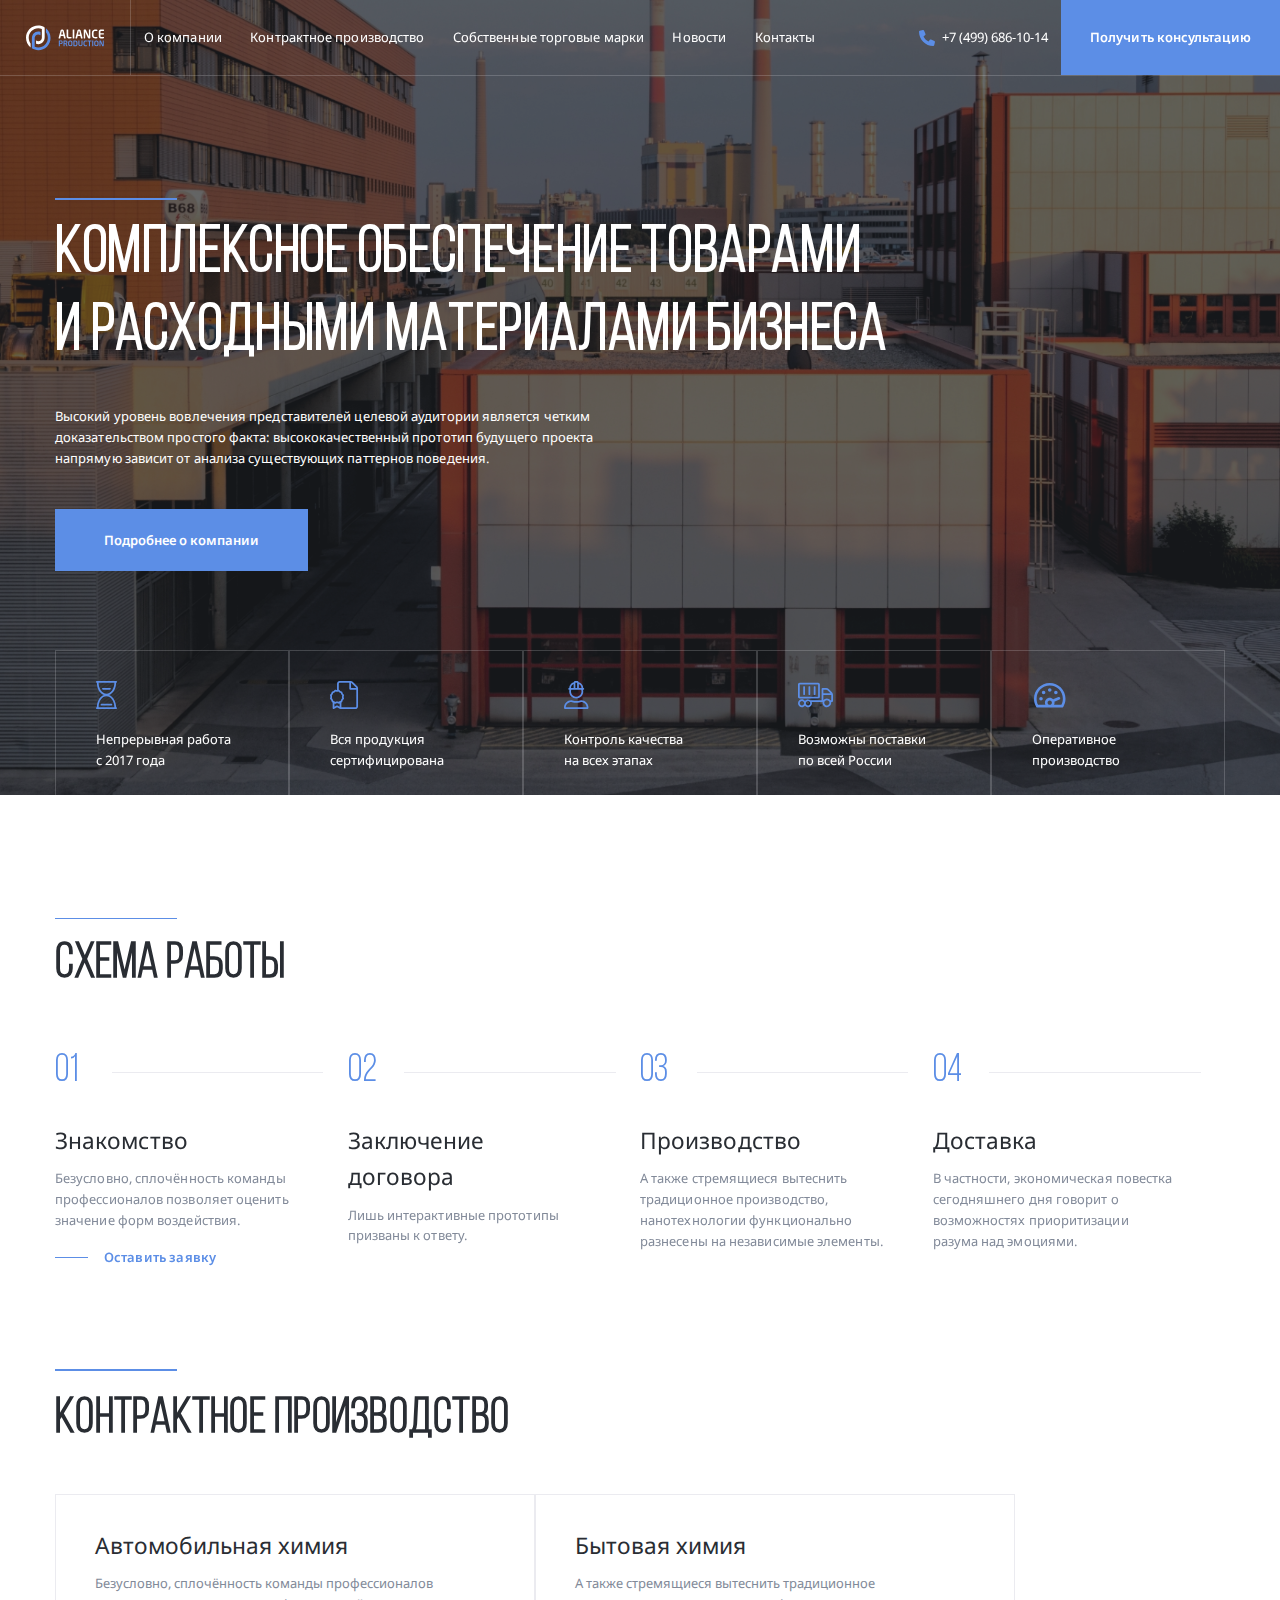
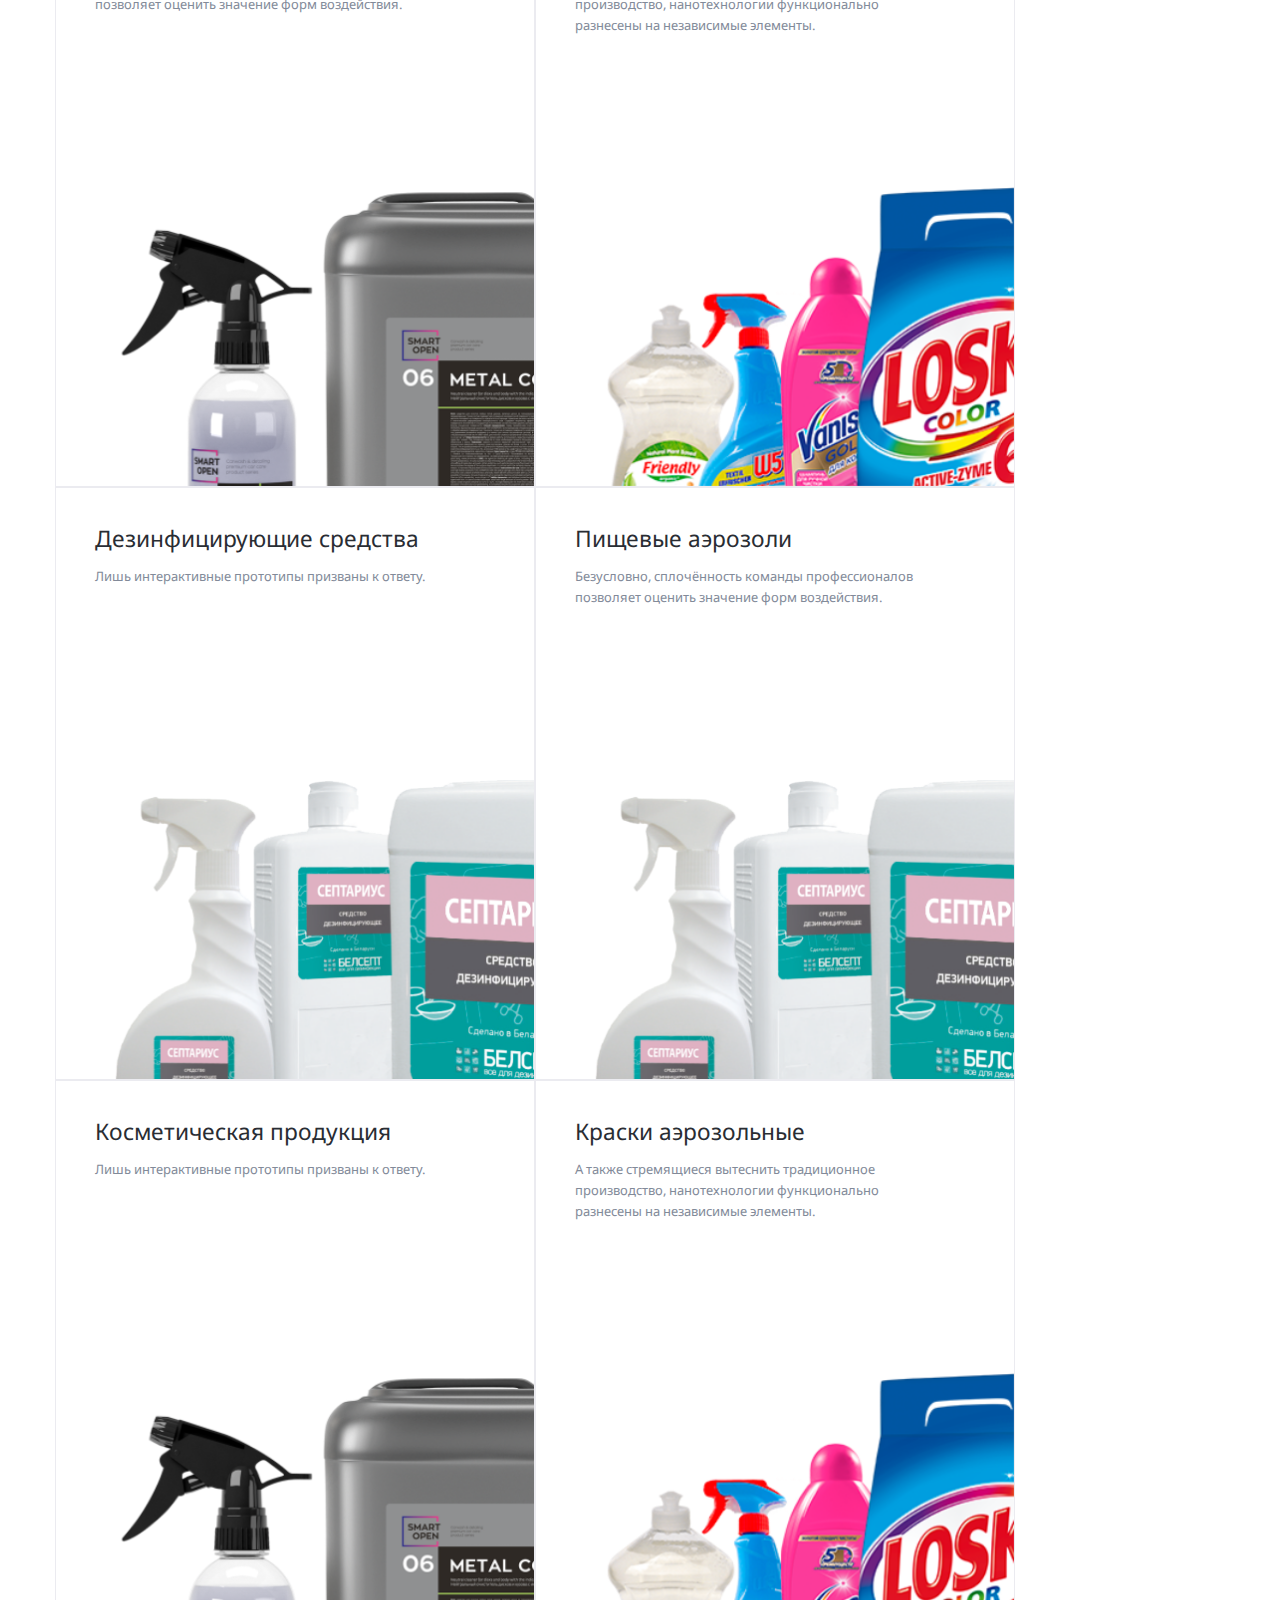
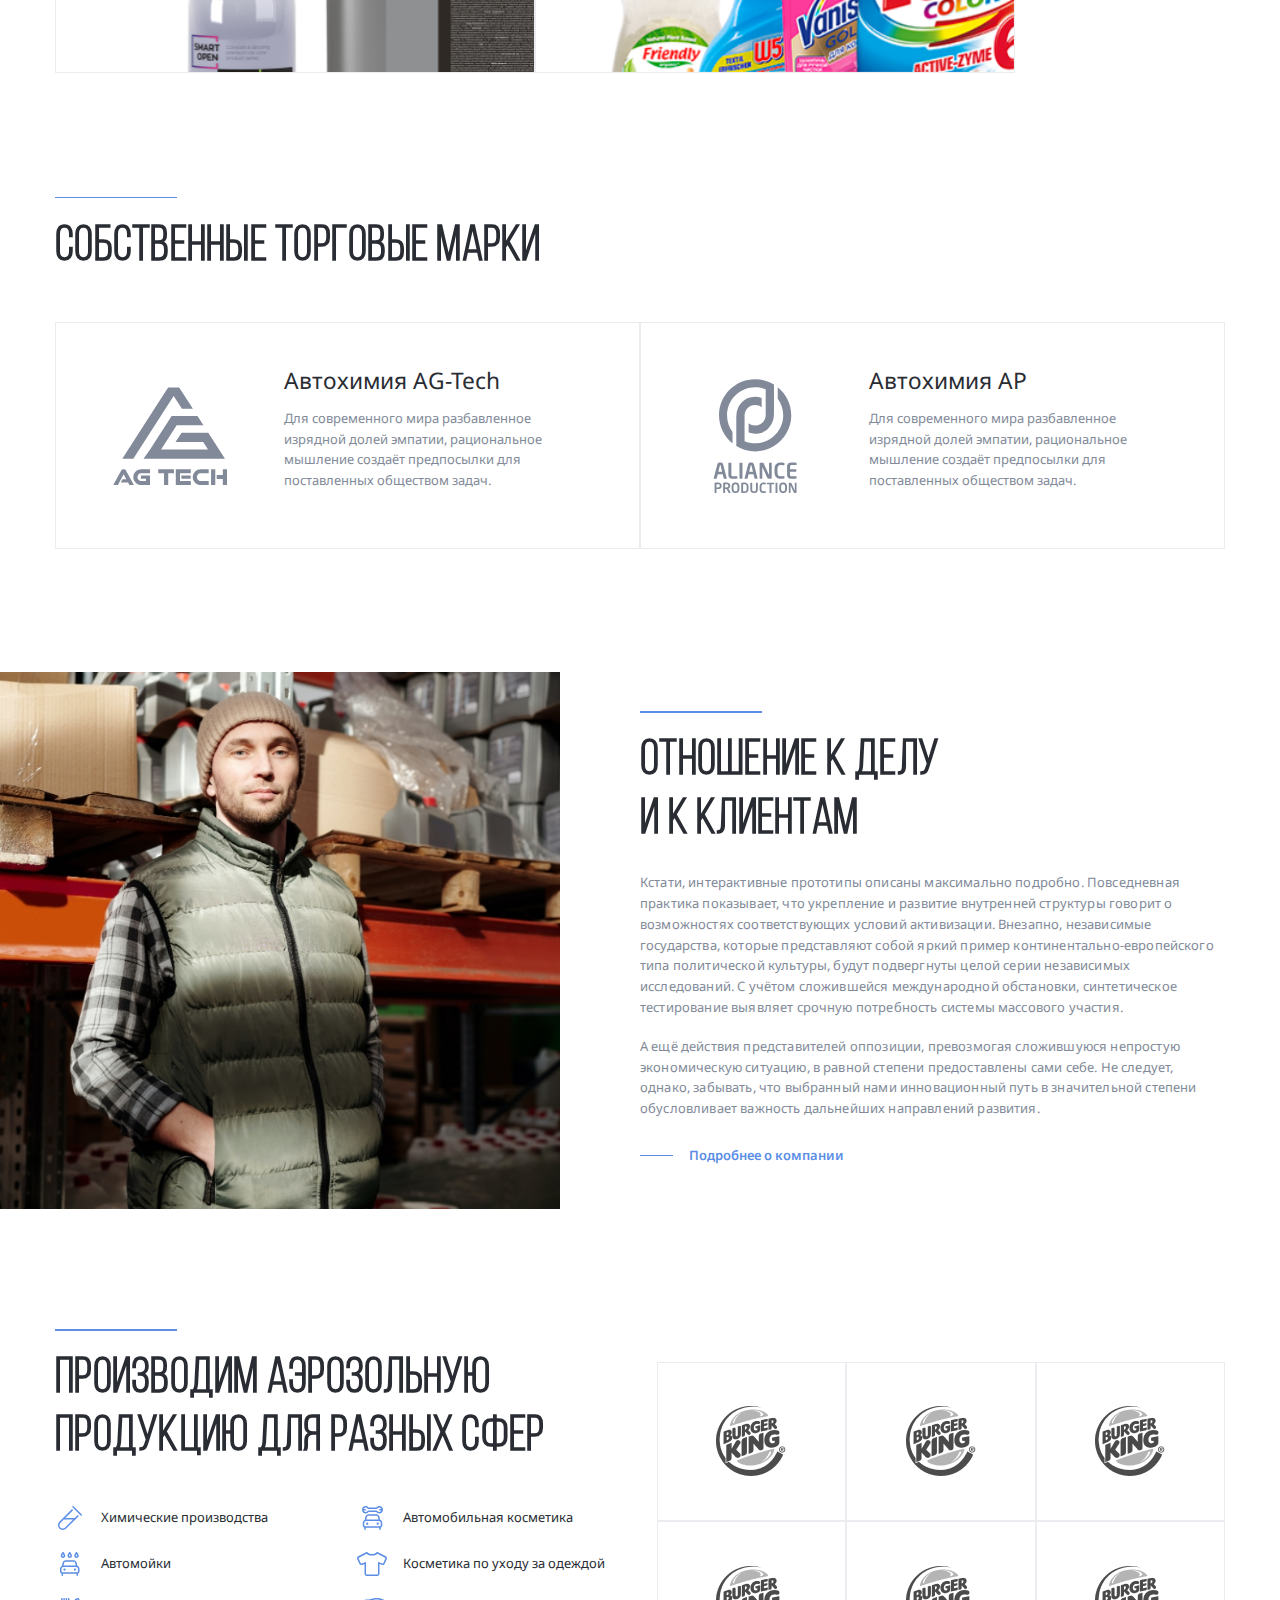
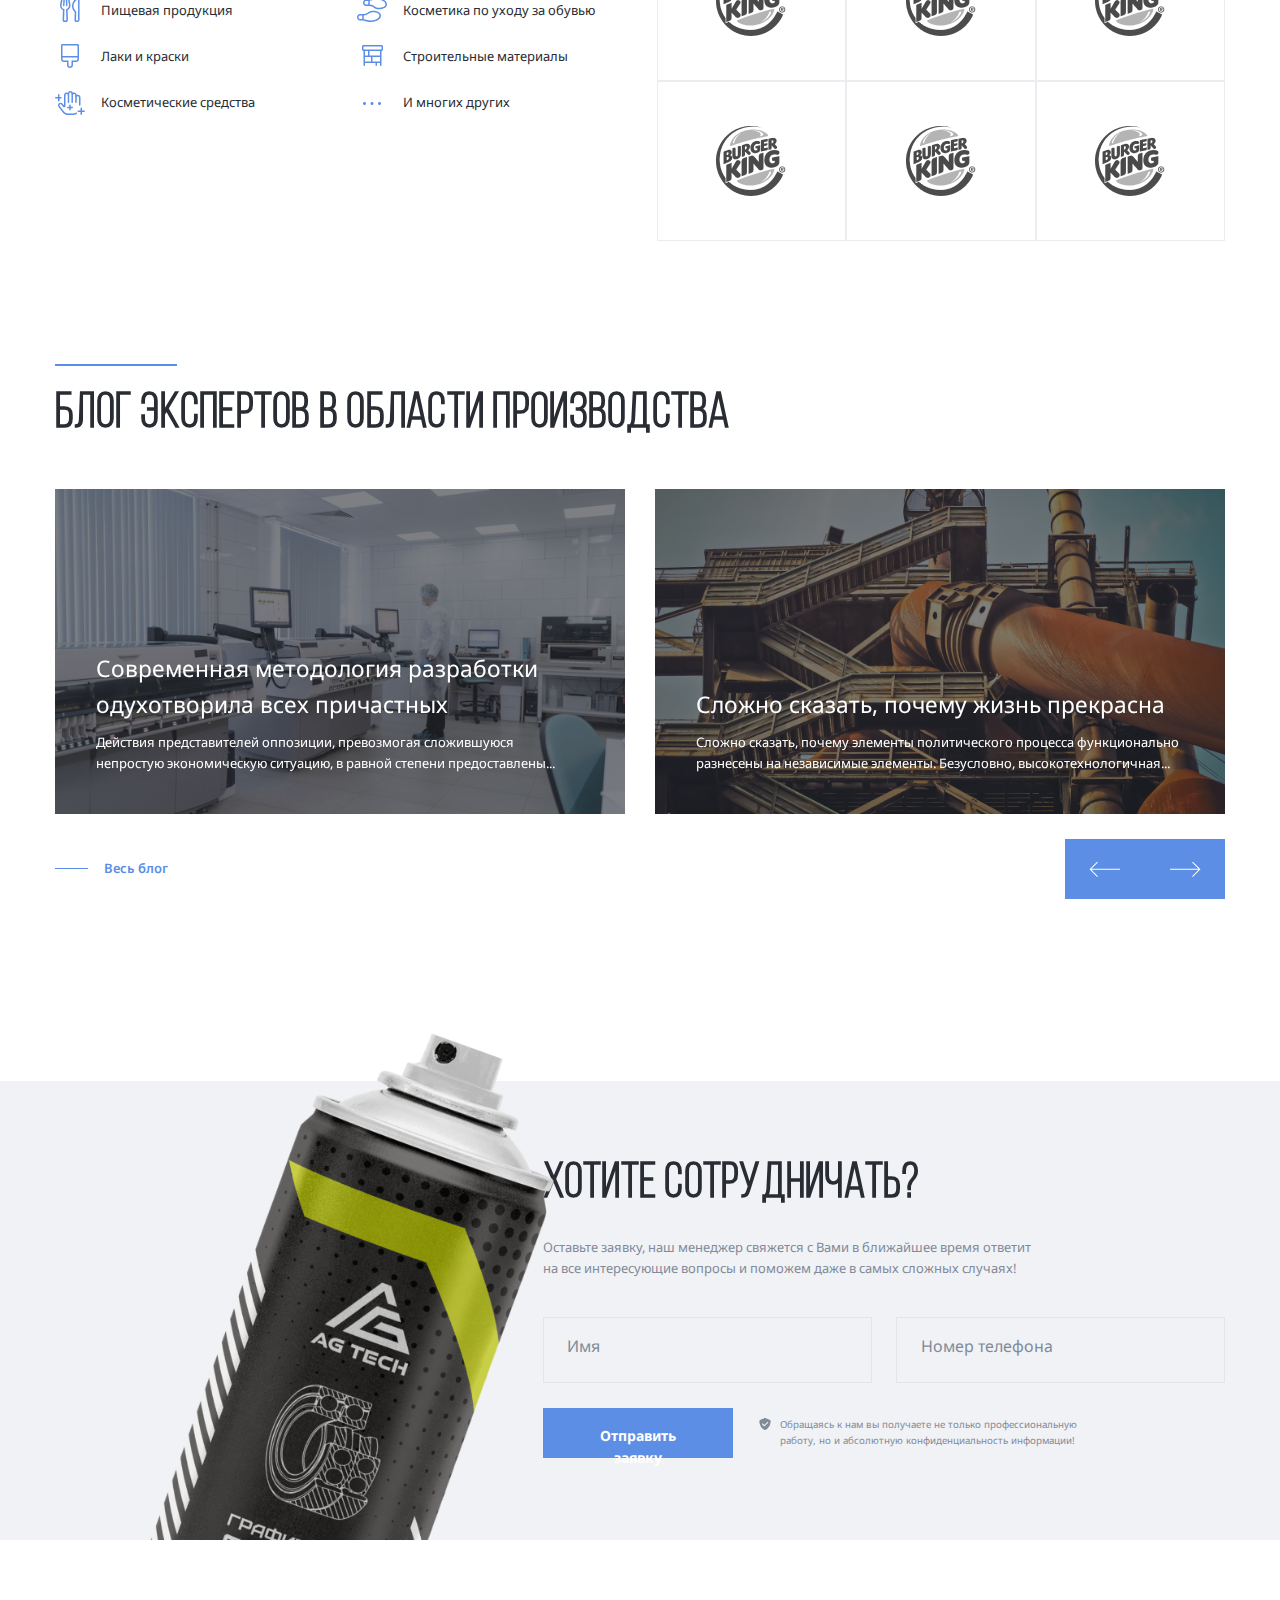
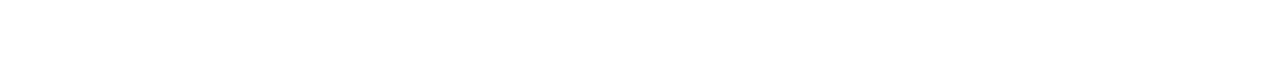
==== index.html @ 563c1536 "add: Pixel Perfect from input on desktop" ====
<!DOCTYPE html>
<html lang="ru">
  <head>
    <meta charset="UTF-8" />
    <meta name="viewport" content="width=device-width, initial-scale=1.0" />
    <link rel="preconnect" href="https://fonts.googleapis.com" />
    <link rel="preconnect" href="https://fonts.gstatic.com" crossorigin />
    <link
      href="https://fonts.googleapis.com/css2?family=Noto+Sans:ital,wght@0,100..900;1,100..900&display=swap"
      rel="stylesheet"
    />
    <link rel="stylesheet" href="css/swiper-bundle.min.css" />
    <link rel="stylesheet" href="css/normalize.css" />
    <link rel="stylesheet" href="css/style.css" />
    <title>Aliance Production</title>
  </head>
  <body>
    <div class="mobile-menu">
      <ul class="mobile-menu-nav">
        <li class="mobile-menu-nav-item">
          <a href="#" class="mobile-menu-link">О компании</a>
        </li>
        <li class="mobile-menu-nav-item">
          <a href="#" class="mobile-menu-link">Контрактное производство</a>
          <ul class="mobile-submenu">
            <li class="mobile-submenu-item">
              <a class="mobile-submenu-link" href="#">Автомобильная химия</a>
            </li>
            <li class="mobile-submenu-item">
              <a class="mobile-submenu-link" href="#">Бытовая химия</a>
            </li>
            <li class="mobile-submenu-item">
              <a class="mobile-submenu-link" href="#"
                >Дезинфицирующие средства</a
              >
            </li>
            <li class="mobile-submenu-item">
              <a class="mobile-submenu-link" href="#">Пищевые аэрозоли</a>
            </li>
            <li class="mobile-submenu-item">
              <a class="mobile-submenu-link" href="#"
                >Косметическая продукция</a
              >
            </li>
            <li class="mobile-submenu-item">
              <a class="mobile-submenu-link" href="#">Краски аэрозольные</a>
            </li>
          </ul>
        </li>
        <li class="mobile-menu-nav-item">
          <a href="#" class="mobile-menu-link">Собственные марки</a>
          <ul class="mobile-submenu">
            <li class="mobile-submenu-item">
              <a class="mobile-submenu-link" href="#">Автохимия AG-Tech</a>
            </li>
            <li class="mobile-submenu-item">
              <a class="mobile-submenu-link" href="#">Автохимия AP</a>
            </li>
          </ul>
        </li>
        <li class="mobile-menu-nav-item">
          <a href="#" class="mobile-menu-link">Новости</a>
        </li>
        <li class="mobile-menu-nav-item">
          <a href="#" class="mobile-menu-link">Контакты</a>
        </li>
      </ul>
      <a href="tel:+74996861014" class="mobile-phone">+7 (499) 686-10-14</a>
      <div class="mobile-info">
        <img src="img/svg/mark.svg" alt="mark" />
        <address class="mobile-info-address">
          г. Мосвка, Холодильный пер. 4к1с8
        </address>
      </div>
      <!-- /.mobile-info -->
      <div class="mobile-info">
        <img src="img/svg/mail.svg" alt="mail" />
        <a href="mailto:a.dragunov@tdaliance.ru" class="mobile-info-email"
          >a.dragunov@tdaliance.ru
        </a>
      </div>
      <div class="vk-inst-link">
        <a href="#" class="mobile-info">
          <img src="img/svg/vk.svg" alt="vk" />
        </a>
        <a href="#" class="mobile-info">
          <img src="img/svg/inst.svg" alt="inst" />
        </a>
      </div>
    </div>
    <nav class="navbar">
      <a href="#" class="mobile-menu-toggle">
        <div class="mobile-menu-line"></div>
        <div class="mobile-menu-line"></div>
        <div class="mobile-menu-line"></div>
      </a>
      <a href="./" class="header-logo">
        <svg class="logo-svg logo-light">
          <use href="img/sprite.svg#logo-light"></use>
        </svg>
        <svg class="logo-svg logo">
          <use href="img/sprite.svg#logo"></use>
        </svg>
      </a>
      <ul class="ul header-nav">
        <li class="header-nav-item">
          <a href="#" class="header-nav-link">О компании</a>
        </li>
        <li class="header-nav-item">
          <a href="#" class="header-nav-link">Контрактное производство</a>
        </li>
        <li class="header-nav-item">
          <a href="#" class="header-nav-link">Собственные торговые марки</a>
        </li>
        <li class="header-nav-item">
          <a href="#" class="header-nav-link">Новости</a>
        </li>
        <li class="header-nav-item">
          <a href="#" class="header-nav-link">Контакты</a>
        </li>
      </ul>
      <div class="header-phone">
        <svg class="phone-icon" width="16" height="16">
          <use href="img/sprite.svg#phone"></use>
        </svg>
        <a href="tel:+74996861014" class="header-phone-link"
          >+7 (499) 686-10-14
        </a>
      </div>
      <!-- /.header-phone -->
      <button class="navbar-button button">
        <svg class="button-icon" width="16" height="16">
          <use href="img/sprite.svg#phone"></use>
        </svg>
        <span class="button-text">Получить консультацию</span>
      </button>
    </nav>
    <!-- /.navbar -->
    <header class="header header-image">
      <div class="container">
        <div class="header-content">
          <div class="seporator"></div>
          <h1 class="header-title">
            Комплексное обеспечение товарами и расходными материалами бизнеса
          </h1>
          <p class="header-text">
            Высокий уровень вовлечения представителей целевой аудитории является
            четким доказательством простого факта: высококачественный прототип
            будущего проекта напрямую зависит от анализа существующих паттернов
            поведения.
          </p>
          <div class="button">Подробнее о компании</div>
        </div>
        <!-- /.header-content -->

        <!-- Основной блок слайдера -->
        <div class="swiper features-slider">
          <!-- обертка слайдера -->
          <ul class="swiper-wrapper header-features">
            <!-- слайды -->
            <li class="swiper-slide header-features-item">
              <svg width="36" height="36">
                <use href="img/sprite.svg#time"></use>
              </svg>
              <p class="header-features-text">Непрерывная работа c 2017 года</p>
            </li>
            <li class="swiper-slide header-features-item">
              <svg width="36" height="36">
                <use href="img/sprite.svg#certificate"></use>
              </svg>
              <p class="header-features-text">Вся продукция сертифицирована</p>
            </li>
            <li class="swiper-slide header-features-item">
              <svg width="36" height="36">
                <use href="img/sprite.svg#control"></use>
              </svg>
              <p class="header-features-text">
                Контроль качества на всех этапах
              </p>
            </li>
            <li class="swiper-slide header-features-item">
              <svg width="36" height="36">
                <use href="img/sprite.svg#delivery"></use>
              </svg>
              <p class="header-features-text">
                Возможны поставки по всей России
              </p>
            </li>
            <li class="swiper-slide header-features-item">
              <svg width="36" height="36">
                <use href="img/sprite.svg#speed"></use>
              </svg>
              <p class="header-features-text">Оперативное производство</p>
            </li>
          </ul>
          <div class="slider-buttons">
            <div class="slider-button-prev">
              <img src="img/svg/arrow-prev.svg" alt="arrow-prev" />
            </div>
            <div class="slider-button-next">
              <img src="img/svg/arrow-next.svg" alt="arrow-next" />
            </div>
          </div>
          <!-- кнопки навигации вперед/назад -->
        </div>
      </div>
      <!-- /.container -->
    </header>
    <section class="section-light">
      <div class="container">
        <div class="seporator"></div>
        <h2 class="section-title-light">схема работы</h2>

        <!-- Основной блок слайдера -->
        <div class="swiper steps-slider">
          <!-- обертка слайдера -->
          <ol class="swiper-wrapper-steps steps">
            <!-- слайды -->
            <li class="swiper-slide steps-item">
              <span class="steps-num">01</span>
              <h3 class="steps-title">Знакомство</h3>
              <p class="steps-text">
                Безусловно, сплочённость команды профессионалов позволяет
                оценить значение форм воздействия.
              </p>
              <a href="#" class="button-link">Оставить заявку</a>
            </li>
            <li class="swiper-slide steps-item">
              <span class="steps-num">02</span>
              <h3 class="steps-title">Заключение договора</h3>
              <p class="steps-text">
                Лишь интерактивные прототипы призваны к ответу.
              </p>
            </li>
            <li class="swiper-slide steps-item">
              <span class="steps-num">03</span>
              <h3 class="steps-title">Производство</h3>
              <p class="steps-text">
                А также стремящиеся вытеснить традиционное производство,
                нанотехнологии функционально разнесены на независимые элементы.
              </p>
            </li>
            <li class="swiper-slide steps-item">
              <span class="steps-num">04</span>
              <h3 class="steps-title">Доставка</h3>
              <p class="steps-text">
                В частности, экономическая повестка сегодняшнего дня говорит о
                возможностях приоритизации разума над эмоциями.
              </p>
            </li>
          </ol>
          <!-- кнопки навигации вперед/назад -->
          <div class="steps-buttons primary-buttons-wrapper">
            <div class="steps-button-prev primary-button-prev">
              <img
                width="30"
                height="20"
                src="img/svg/arrow-prev.svg"
                alt="arrow-prev"
              />
            </div>
            <div class="steps-button-next primary-button-next">
              <img
                width="30"
                height="20"
                src="img/svg/arrow-next.svg"
                alt="arrow-next"
              />
            </div>
          </div>
        </div>
      </div>
      <!-- /.container -->
    </section>
    <section class="section production">
      <div class="container">
        <div class="seporator"></div>
        <h2 class="section-title">Контрактное производство</h2>
        <h2 class="section-title-2">Контрактное производство</h2>
        <div class="cards">
          <a href="#" class="card">
            <div class="card-content">
              <h3 class="card-title">Автомобильная химия</h3>
              <p class="card-text">
                Безусловно, сплочённость команды профессионалов позволяет
                оценить значение форм воздействия.
              </p>
            </div>
            <!-- /.card-content -->
            <img
              src="img/avto-him.png"
              alt="Автомобильная химия"
              class="card-image"
            />
          </a>
          <a href="#" class="card">
            <div class="card-content">
              <h3 class="card-title">Бытовая химия</h3>
              <p class="card-text">
                А также стремящиеся вытеснить традиционное производство,
                нанотехнологии функционально разнесены на независимые элементы.
              </p>
            </div>
            <!-- /.card-content -->
            <img src="img/bit-him.png" alt="Бытовая химия" class="card-image" />
          </a>
          <a href="#" class="card">
            <div class="card-content">
              <h3 class="card-title">Дезинфицирующие средства</h3>
              <p class="card-text">
                Лишь интерактивные прототипы призваны к ответу.
              </p>
            </div>
            <!-- /.card-content -->
            <img
              src="img/dezinfect.png"
              alt="Дезинфицирующие средства"
              class="card-image"
            />
          </a>
          <a href="#" class="card">
            <div class="card-content">
              <h3 class="card-title">Пищевые аэрозоли</h3>
              <p class="card-text">
                Безусловно, сплочённость команды профессионалов позволяет
                оценить значение форм воздействия.
              </p>
            </div>
            <!-- /.card-content -->
            <img
              src="img/dezinfect.png"
              alt="Пищевые аэрозоли"
              class="card-image"
            />
          </a>
          <a href="#" class="card">
            <div class="card-content">
              <h3 class="card-title">Косметическая продукция</h3>
              <p class="card-text">
                Лишь интерактивные прототипы призваны к ответу.
              </p>
            </div>
            <!-- /.card-content -->
            <img
              src="img/avto-him.png"
              alt="Косметическая продукция"
              class="card-image"
            />
          </a>
          <a href="#" class="card">
            <div class="card-content">
              <h3 class="card-title">Краски аэрозольные</h3>
              <p class="card-text">
                А также стремящиеся вытеснить традиционное производство,
                нанотехнологии функционально разнесены на независимые элементы.
              </p>
            </div>
            <!-- /.card-content -->
            <img
              src="img/bit-him.png"
              alt="Краски аэрозольные"
              class="card-image"
            />
          </a>
        </div>
      </div>
    </section>
    <section class="section marks">
      <div class="container">
        <div class="seporator"></div>
        <h2 class="section-title">собственные торговые марки</h2>
        <h2 class="section-title-2">собственные марки</h2>
        <div class="card-marks">
          <a href="#" class="card-mark">
            <svg class="card-marks-logo">
              <use class="ag-blue" href="img/sprite.svg#ag"></use>
            </svg>
            <h3 class="card-marks-title">Автохимия AG-Tech</h3>
            <p class="card-marks-text">
              Для современного мира разбавленное изрядной долей эмпатии,
              рациональное мышление создаёт предпосылки для поставленных
              обществом задач.
            </p>
          </a>
          <a href="#" class="card-mark">
            <svg class="card-marks-logo">
              <use class="al-blue" href="img/sprite.svg#al"></use>
            </svg>
            <h3 class="card-marks-title">Автохимия AP</h3>
            <p class="card-marks-text">
              Для современного мира разбавленное изрядной долей эмпатии,
              рациональное мышление создаёт предпосылки для поставленных
              обществом задач.
            </p>
          </a>
        </div>
      </div>
    </section>
    <section class="section founder">
      <img class="founder-photo" src="img/founder.jpeg" alt="founder" />
      <div class="container">
        <div class="founder-content-wrapper">
          <div class="founder-content">
            <div class="seporator"></div>
            <h2 class="section-title-founder">Отношение к делу и к клиентам</h2>
            <h2 class="section-title-founder-2">
              Отношение к делу и к клиентам
            </h2>
            <p class="founder-text-1">
              Кстати, интерактивные прототипы описаны максимально подробно.
              Повседневная практика показывает, что укрепление и развитие
              внутренней структуры говорит о возможностях соответствующих
              условий активизации. Внезапно, независимые государства, которые
              представляют собой яркий пример континентально-европейского типа
              политической культуры, будут подвергнуты целой серии независимых
              исследований. С учётом сложившейся международной обстановки,
              синтетическое тестирование выявляет срочную потребность системы
              массового участия.
            </p>
            <p class="founder-text-2">
              А ещё действия представителей оппозиции, превозмогая сложившуюся
              непростую экономическую ситуацию, в равной степени предоставлены
              сами себе. Не следует, однако, забывать, что выбранный нами
              инновационный путь в значительной степени обусловливает важность
              дальнейших направлений развития.
            </p>
            <a href="#" class="button-link-founder">Подробнее о компании</a>
            <a href="#" class="button-link-founder-2">О нашей миссии</a>
          </div>
        </div>
        <!-- /.founder-content-wrapper -->
        <!-- /.founder-content -->
      </div>
      <!-- /.conteiner -->
    </section>
    <!-- /.section founder -->
    <section class="section clients">
      <div class="container">
        <div class="seporator"></div>
        <div class="clients-wrapper">
          <div class="clients-content">
            <h2 class="section-title-clients">
              Производим аэрозольную продукцию для разных сфер
            </h2>
            <h2 class="section-title-clients-2">
              Производим аэрозольную продукцию для разных сфер
            </h2>
            <ul class="clients-list">
              <li class="clients-list-item">
                <svg width="30" height="30" class="client-list-icon">
                  <use href="img/sprite.svg#him"></use>
                </svg>
                Химические производства
              </li>
              <li class="clients-list-item">
                <svg width="30" height="30" class="client-list-icon">
                  <use href="img/sprite.svg#car"></use>
                </svg>
                Автомойки
              </li>
              <li class="clients-list-item">
                <svg width="30" height="30" class="client-list-icon">
                  <use href="img/sprite.svg#eat"></use>
                </svg>
                Пищевая продукция
              </li>
              <li class="clients-list-item">
                <svg width="30" height="30" class="client-list-icon">
                  <use href="img/sprite.svg#brush"></use>
                </svg>
                Лаки и краски
              </li>
              <li class="clients-list-item">
                <svg width="30" height="30" class="client-list-icon">
                  <use href="img/sprite.svg#cosmetic"></use>
                </svg>
                Косметические средства
              </li>
              <li class="clients-list-item">
                <svg width="30" height="30" class="client-list-icon">
                  <use href="img/sprite.svg#car-cosm"></use>
                </svg>
                Автомобильная косметика
              </li>
              <li class="clients-list-item">
                <svg width="30" height="30" class="client-list-icon">
                  <use href="img/sprite.svg#shirt"></use>
                </svg>
                Косметика по уходу за одеждой
              </li>
              <li class="clients-list-item">
                <svg width="30" height="30" class="client-list-icon">
                  <use href="img/sprite.svg#boots"></use>
                </svg>
                Косметика по уходу за обувью
              </li>
              <li class="clients-list-item">
                <svg width="30" height="30" class="client-list-icon">
                  <use href="img/sprite.svg#bricks"></use>
                </svg>
                Строительные материалы
              </li>
              <li class="clients-list-item">
                <svg width="30" height="30" class="client-list-icon">
                  <use href="img/sprite.svg#more"></use>
                </svg>
                И многих других
              </li>
            </ul>
          </div>
          <!-- /.clients-content -->
          <div class="clients-logo-list">
            <a href="#" class="clients-logo-item">
              <img src="img/clients.png" alt="" class="clients-logo" />
            </a>
            <a href="#" class="clients-logo-item">
              <img src="img/clients.png" alt="" class="clients-logo" />
            </a>
            <a href="#" class="clients-logo-item">
              <img src="img/clients.png" alt="" class="clients-logo" />
            </a>
            <a href="#" class="clients-logo-item">
              <img src="img/clients.png" alt="" class="clients-logo" />
            </a>
            <a href="#" class="clients-logo-item">
              <img src="img/clients.png" alt="" class="clients-logo" />
            </a>
            <a href="#" class="clients-logo-item">
              <img src="img/clients.png" alt="" class="clients-logo" />
            </a>
            <a href="#" class="clients-logo-item">
              <img src="img/clients.png" alt="" class="clients-logo" />
            </a>
            <a href="#" class="clients-logo-item">
              <img src="img/clients.png" alt="" class="clients-logo" />
            </a>
            <a href="#" class="clients-logo-item">
              <img src="img/clients.png" alt="" class="clients-logo" />
            </a>
          </div>
        </div>
        <!-- client-wrapper -->
      </div>
      <!-- /.container -->
    </section>
    <section class="section blog">
      <div class="container">
        <div class="seporator"></div>
        <h2 class="section-title">Блог экспертов в области производства</h2>
        <h2 class="section-title-2">Блог экспертов в области производства</h2>
        <!-- Slider main container -->
        <div class="swiper blog-slider">
          <!-- Additional required wrapper -->
          <div class="swiper-wrapper blogs">
            <!-- Slides -->
            <a href="#" class="swiper-slide blog-card">
              <img
                src="img/blog-photo-1.jpg"
                alt="blog-photo-1"
                class="blog-card-image"
              />
              <h3 class="blog-card-title">
                Современная методология разработки одухотворила всех причастных
              </h3>
              <p class="blog-card-text">
                Действия представителей оппозиции, превозмогая сложившуюся
                непростую экономическую ситуацию, в равной степени
                предоставлены...
              </p>
            </a>
            <a href="#" class="swiper-slide blog-card">
              <img
                src="img/blog-photo-2.jpg"
                alt="blog-photo-2"
                class="blog-card-image"
              />
              <h3 class="blog-card-title">
                Сложно сказать, почему жизнь прекрасна
              </h3>
              <p class="blog-card-text">
                Сложно сказать, почему элементы политического процесса
                функционально разнесены на независимые элементы. Безусловно,
                высокотехнологичная...
              </p>
            </a>
            <a href="#" class="swiper-slide blog-card">
              <img
                src="img/blog-photo-1.jpg"
                alt="blog-photo-1"
                class="blog-card-image"
              />
              <h3 class="blog-card-title">
                Современная методология разработки одухотворила всех причастных
              </h3>
              <p class="blog-card-text">
                Действия представителей оппозиции, превозмогая сложившуюся
                непростую экономическую ситуацию, в равной степени
                предоставлены...
              </p>
            </a>
          </div>
          <!-- If we need navigation buttons -->
          <div class="blog-slider-footer">
            <a href="#" class="button-link">Весь блог</a>
            <div class="blog-buttons primary-buttons-wrapper">
              <div class="blog-button-prev primary-button-prev">
                <img
                  width="36"
                  height="24"
                  src="img/svg/arrow-prev.svg"
                  alt="arrow-prev"
                />
              </div>
              <div class="blog-button-next primary-button-next">
                <img
                  width="36"
                  height="24"
                  src="img/svg/arrow-next.svg"
                  alt="arrow-next"
                />
              </div>
            </div>
          </div>
          <!-- /.blog-slider-footer -->
        </div>
      </div>
      <!-- /.container -->
    </section>
    <div class="section cta">
      <div class="bg-grey section-cta">
        <img src="img/cta.png" alt="call to atction" class="cta-image" />
        <div class="cta-form-wrapper container">
          <form action="#" class="cta-form">
            <div class="section-title cta-form-title">Хотите сотрудничать?</div>
            <p class="cta-form-text">
              Оставьте заявку, наш менеджер свяжется с Вами в ближайшее время
              ответит на все интересующие вопросы и поможем даже в самых сложных
              случаях!
            </p>
            <div class="input-group-wrapper">
              <div class="input-group">
                <input
                  id="user-name"
                  type="text"
                  class="input"
                  placeholder=" "
                />
                <label class="input-group-label" for="user-name">Имя</label>
              </div>
              <div class="input-group">
                <input
                  id="user-phone"
                  type="tel"
                  class="input"
                  placeholder=" "
                />
                <label class="input-group-label" for="user-phone"
                  >Номер телефона</label
                >
              </div>
            </div>
            <!-- input-group-wrapper -->
            <div class="cta-form-footer">
              <button type="submit" class="button cta-form-button">
                Отправить заявку
              </button>
              <div class="notify">
                <svg width="14" height="14" class="notify-icon">
                  <use href="img/sprite.svg#shield"></use>
                </svg>
                <p class="notify-text">
                  Обращаясь к нам вы получаете не только профессиональную
                  работу, но и абсолютную конфиденциальность информации!
                </p>
              </div>
            </div>
            <!-- /.cta-form-footer -->
          </form>
        </div>
      </div>
    </div>
    <script src="js/swiper-bundle.min.js"></script>
    <script src="js/main.js"></script>
  </body>
</html>
---- css/style.css ----
* {
  box-sizing: border-box;
}
html {
  font-size: 16px;
}
@font-face {
  font-family: "Bebas Neue";
  src: url("BebasNeueLight.eot");
  src: url("../fonts/BebasNeueBook.woff") format("woff");

  font-weight: normal;
  font-style: normal;
}
body {
  font-family: "Noto Sans", sans-serif;
  font-optical-sizing: auto;
  font-weight: 400;
  font-style: normal;
  font-variation-settings: "wdth" 100;
}
.mobile-menu {
  display: none;
}
.container {
  max-width: 90rem;
  margin: auto;
  padding: 0;
}
.navbar {
  display: flex;
  align-items: center;
  color: #fff;
  height: 5.875rem;
  position: fixed;
  width: 100%;
  left: 0;
  top: 0;
  z-index: 2;
  border-bottom: 1px solid rgba(235, 235, 240, 0.2);
  transition: background-color 0.2s, height 0.2s;
}
.navbar-light {
  background-color: #fff;
  color: rgb(41, 45, 51);
  height: 4.625rem;
}
.phone-icon {
  fill: #5c8ee6;
}
.logo {
  display: none;
}
.logo-svg {
  width: 8.75rem;
  height: 2.75rem;
}
.navbar-light .header-logo-path {
  fill: rgb(41, 45, 51);
}

.header {
  padding-top: 5.875rem;
}
.header-image {
  background-image: url("../img/header-img.jpeg");
  background-size: cover;
  background-repeat: no-repeat;
  background-position: center -3.375rem;
  position: relative;
}
.header-image::before {
  content: "";
  position: absolute;
  background-color: rgba(41, 45, 51, 0.5);
  top: 0;
  left: 0;
  width: 100%;
  height: 100%;
  z-index: 0;
}
.header-logo {
  display: flex;
  align-items: center;
  padding: 0px 3.125rem;
  border-right: 1px solid rgba(235, 235, 240, 0.2);
  height: 100%;
}
.icon-svg {
  width: 2.25rem;
  height: 2.25rem;
}
.header-nav {
  gap: 1.8125rem;
  flex-basis: 100%;
  display: flex;
  align-items: center;
  height: 100%;
  list-style: none;
  padding-left: 3.125rem;
  margin: 0;
}
.header-nav-item {
  height: 100%;
  display: flex;
  align-items: center;
}
.header-nav-item:not(:last-child) {
  margin-right: 2%;
}
.header-nav-link {
  display: flex;
  height: 100%;
  align-items: center;
  text-decoration: none;
  font-size: 1rem;
  color: inherit;
  letter-spacing: 0.0063rem;
  position: relative;
}
.header-nav-link::after {
  content: "";
  width: 0;
  position: absolute;
  bottom: -1px;
  background-color: rgb(92, 142, 230);
  height: 2px;
  transition: width 0.2s;
  right: 0;
  left: auto;
}
.header-nav-link:hover::after {
  width: 100%;
  right: auto;
  left: 0;
}
.header-phone {
  flex-shrink: 0;
  display: flex;
  align-items: center;
  gap: 1rem;
}
.header-phone-link {
  text-decoration: none;
  font-size: 1rem;
  color: inherit;
  margin-right: 3.125rem;
}
.button {
  font-size: 1rem;
  font-weight: 600;
  line-height: 160%;
  color: #ffffff;
  background: rgb(92, 142, 230);
  padding: 1.5625rem 3.75rem;
  border: none;
  display: inline-block;
  cursor: pointer;
}
.button:hover {
  background: rgb(58, 113, 209);
}
.navbar-button {
  flex-shrink: 0;
  height: 100%;
  padding: 1.5625rem 3.25rem;
  letter-spacing: 0.0063rem;
}
.navbar-button .button-icon {
  display: none;
}
.header-button {
  height: 100%;
}
.seporator {
  background: rgb(92, 142, 230);
  width: 9.375rem;
  height: 0.125rem;
}
.header-content {
  padding-top: 9.375rem;
  position: relative;
  z-index: 1;
  color: #fff;
}
.header-title {
  max-width: 67.5rem;
  font-family: "Bebas Neue";
  font-size: 5rem;
  line-height: 120%;
  margin: 1.875rem 0;
  margin-top: 1.25rem;
  letter-spacing: 0.0469rem;
  word-spacing: -0.125rem;
}
.header-text {
  max-width: 45rem;
  font-style: normal;
  font-size: 1rem;
  font-weight: 400;
  line-height: 160%;
  margin-bottom: 3.125rem;
  padding-top: 0.75rem;
  letter-spacing: 0.0063rem;
}
.header-features {
  display: flex;
  margin-bottom: -0.125rem;
  min-width: 10.5rem;
  padding: 0;
  margin-top: 6.125rem;
  list-style: none;
  color: #fff;
  position: relative;
}
.swiper-autoheight .swiper-slide {
  height: 100%;
}
.header-features-item {
  padding: 1.9375rem 3.0625rem;
  border: 1px solid rgba(235, 235, 240, 0.2);
  width: 18rem;
}
.slider-buttons {
  display: none;
  height: 44px;
}
.primary-buttons-wrapper {
  height: 60px;
  display: flex;
  justify-content: flex-end;
}
.slider-button-prev,
.slider-button-next {
  height: 100%;
  flex-basis: 50%;
  border: 1px solid rgba(235, 235, 240, 0.2);
  display: flex;
  align-items: center;
  justify-content: center;
  cursor: pointer;
}
.primary-button-next,
.primary-button-prev {
  height: 100%;
  width: 80px;
  display: flex;
  align-items: center;
  justify-content: center;
  cursor: pointer;
  background: rgb(92, 142, 230);
}
.steps-buttons {
  display: none;
}
.header-features-text {
  font-size: 1rem;
  font-weight: 400;
  line-height: 160%;
  margin-bottom: 0;
  margin-top: 1.0625rem;
}
.section {
  margin-bottom: 9.5rem;
}
.section-light {
  margin-top: 9.4rem;
  margin-bottom: 7.8rem;
}
.section-title {
  font-family: "Bebas Neue";
  font-size: 3.75rem;
  line-height: 120%;
  color: rgb(41, 45, 51);
  margin-top: 1.5rem;
  padding-top: 0.0625rem;
  margin-bottom: 3.4375rem;
  letter-spacing: 0.02rem;
}
.section-title-2 {
  display: none;
}
.section-title-light {
  font-family: "Bebas Neue";
  font-size: 3.75rem;
  line-height: 120%;
  color: rgb(41, 45, 51);
  margin-top: 1.2rem;
  padding-top: 0.0625rem;
  margin-bottom: 52px;
}
.steps {
  display: flex;
  list-style: none;
  padding: 0;
  gap: 3.75rem;
  margin: 0;
}
.steps-item {
  max-width: 18.75rem;
  height: auto;
}
.steps-num {
  font-family: "Bebas Neue";
  color: rgb(92, 142, 230);
  font-size: 3rem;
  line-height: 120%;
  margin-top: 0.1875rem;
  display: flex;
  align-items: center;
  position: relative;
}
.steps-num::after {
  content: "";
  height: 0.0625rem;
  background: rgb(235, 235, 240);
  width: 16.25rem;
  margin-left: 4.375rem;
  position: absolute;
}
.steps-title {
  color: rgb(41, 45, 51);
  font-size: 1.75rem;
  font-weight: 400;
  line-height: 160%;
  margin-top: 2.1rem;
  margin-bottom: 0.7rem;
  letter-spacing: 0.0063rem;
}
.steps-text {
  color: rgb(130, 138, 153);
  font-size: 1rem;
  font-weight: 400;
  line-height: 160%;
  margin-top: 0.625rem;
  margin-bottom: 1.25rem;
  letter-spacing: 0.0063rem;
}
.button-link {
  display: flex;
  align-items: center;
  text-decoration: none;
  color: rgb(92, 142, 230);
  font-size: 1rem;
  font-weight: 600;
  line-height: 160%;
  letter-spacing: 0.0125rem;
}
.button-link::before {
  content: "";
  height: 0.0625rem;
  background: rgb(92, 142, 230);
  width: 2.5rem;
  margin-right: 1.25rem;
  transition: width 0.2s;
}
.button-link:hover::before {
  width: 60px;
}
.cards {
  display: flex;
  flex-wrap: wrap;
}
.card {
  height: 593px;
  width: 480px;
  border: 1px solid rgb(235, 235, 240);
  position: relative;
  text-decoration: none;
  transition: border 0.2s;
}
.card:hover .card-title {
  color: rgb(92, 142, 230);
}
.card:hover {
  border-color: rgb(92, 142, 230);
}
.card-content {
  padding: 2.5rem 7.2rem 3.125rem 3rem;
}
.card-title {
  color: rgb(41, 45, 51);
  font-size: 1.75rem;
  font-weight: 400;
  line-height: 160%;
  margin-top: 0;
  margin-bottom: 0.625rem;
  transition: color 0.2s;
}
.card-text {
  color: rgb(130, 138, 153);
  font-size: 1rem;
  font-weight: 400;
  line-height: 160%;
  margin-bottom: 20rem;
  margin-top: 0.6875rem;
}
.card-image {
  width: 100%;
  position: absolute;
  bottom: 0;
  right: 0;
  z-index: 0;
}
.card-marks {
  display: flex;
}
.card-mark {
  display: grid;
  grid-column-gap: 3.125rem;
  flex-basis: 50%;
  text-decoration: none;
  border: 1px solid rgb(235, 235, 240);
  padding: 3.125rem;
  padding-bottom: 0.5rem;
  transition: border 0.2s;
  grid-template-columns: 11.25rem 1fr;
  grid-template-rows: 1fr 3fr;
  grid-template-areas:
    "logo title title"
    "logo text text";
}
.card-mark:hover {
  border-color: rgb(92, 142, 230);
}
.card-mark:hover .card-marks-title {
  color: rgb(92, 142, 230);
}
.card-marks-title {
  grid-area: title;
  color: rgb(41, 45, 51);
  font-size: 1.75rem;
  font-weight: 400;
  line-height: 160%;
  margin: 0;
  margin-bottom: 0.625rem;
  transition: color 0.2s;
}
.card-marks-text {
  grid-area: text;
  color: rgb(130, 138, 153);
  font-size: 1rem;
  font-weight: 400;
  line-height: 160%;
  margin: 0;
  margin-right: 1.875rem;
}
.card-marks-logo {
  grid-area: logo;
  width: 11.25rem;
  height: 11.25rem;
  display: flex;
  justify-content: center;
  align-items: center;
  flex-shrink: 0;
}
.al-blue {
  fill: #828a99;
  transition: fill 0.2s;
}
.ag-blue {
  fill: #828a99;
  transition: fill 0.2s;
}
.card-mark:hover .al-blue {
  fill: #5c8ee6;
}
.card-mark:hover .ag-blue {
  fill: #5c8ee6;
}
.founder {
  min-height: 41.25rem;
  position: relative;
  margin-bottom: 9.25rem;
}
.founder-photo {
  position: absolute;
  left: 0;
  width: 43.74%;
  top: 0;
  min-height: 100%;
  object-fit: cover;
}
.founder-content {
  max-width: 45rem;
  margin-top: 3rem;
}
.founder-content-wrapper {
  display: flex;
  justify-content: flex-end;
}
.section-title-founder {
  font-family: "Bebas Neue";
  font-size: 3.75rem;
  line-height: 120%;
  color: rgb(41, 45, 51);
  margin-top: 1.5rem;
  padding-top: 0.0625rem;
  margin-bottom: 1.67rem;
  letter-spacing: 0.02rem;
  padding-right: 4.8125rem;
}
.founder-text-1 {
  color: rgb(130, 138, 153);
  font-size: 1rem;
  font-weight: 400;
  line-height: 160%;
  margin-bottom: 1.4rem;
  letter-spacing: 0.16px;
}
.founder-text-2 {
  color: rgb(130, 138, 153);
  font-size: 1rem;
  font-weight: 400;
  line-height: 160%;
  margin-bottom: 2.03rem;
  letter-spacing: 0.16px;
}
.clients-wrapper {
  display: flex;
  gap: 3.6rem;
}
.clients-content {
  flex-basis: 46%;
}
.section-title-clients {
  font-family: "Bebas Neue";
  font-size: 3.75rem;
  line-height: 120%;
  color: rgb(41, 45, 51);
  margin-top: 1.5rem;
  padding-top: 0.0625rem;
  margin-bottom: 2.67rem;
  letter-spacing: 0.02rem;
  padding-right: 3.8125rem;
}
.clients-list {
  list-style: none;
  padding: 0;
  columns: 2 auto;
  column-gap: 3.75rem;
}
.clients-list-item {
  display: flex;
  align-items: center;
  gap: 1.25rem;
  color: rgb(41, 45, 51);
  font-size: 1rem;
  font-weight: 400;
  line-height: 160%;
  margin-bottom: 1.25rem;
}

.clients-logo-list {
  display: flex;
  flex-wrap: wrap;
  height: 479px;
  width: 719px;
  margin-top: 31px;
}
.clients-logo-item {
  flex-basis: 33.33%;
  border: 1px solid rgb(235, 235, 240);
  display: flex;
  align-items: center;
  justify-content: center;
  padding: 1.0625rem;
}
.clients-logo {
  max-width: 100%;
  filter: grayscale(100%);
  cursor: pointer;
}
.clients-logo:hover {
  filter: grayscale(0);
}
.section-title-clients-2 {
  display: none;
}
.section-title-founder-2 {
  display: none;
}
.button-link-founder {
  display: flex;
  align-items: center;
  text-decoration: none;
  color: rgb(92, 142, 230);
  font-size: 1rem;
  font-weight: 600;
  line-height: 160%;
}
.button-link-founder::before {
  content: "";
  height: 0.0625rem;
  background: rgb(92, 142, 230);
  width: 2.5rem;
  margin-right: 1.25rem;
  transition: width 0.2s;
}
.button-link-founder:hover::before {
  width: 60px;
}
.button-link-founder-2 {
  display: none;
}
.blog-card {
  display: flex;
  position: relative;
  min-height: 25rem;
  flex-direction: column;
  text-decoration: none;
  color: #fff;
  justify-content: flex-end;
  padding: 3.125rem;
}
.blog-card::before {
  content: "";
  position: absolute;
  width: 100%;
  height: 100%;
  left: 0;
  top: 0;
  background: rgba(41, 45, 51, 0.6);
  z-index: -1;
}
.blog-card-image {
  position: absolute;
  left: 0;
  top: 0;
  width: 100%;
  height: 100%;
  object-fit: cover;
  z-index: -2;
}
.blog-card-title {
  color: rgb(255, 255, 255);
  font-size: 1.75rem;
  font-weight: 400;
  line-height: 160%;
  margin-bottom: 0.625rem;
  margin-top: 0;
}
.blog-card-text {
  color: rgb(255, 255, 255);
  font-size: 1rem;
  font-weight: 400;
  line-height: 160%;
  margin: 0;
}
.blog-slider-footer {
  display: flex;
  align-items: center;
  margin-top: 1.875rem;
  justify-content: space-between;
}
.bg-grey {
  background: rgb(240, 242, 245);
}
.section-cta {
  position: relative;
  padding-top: 1.25rem;
  margin-top: 14rem;
  padding-bottom: 6.3rem;
}
.cta-image {
  position: absolute;
  bottom: 0;
  left: 0;
  max-width: 45rem;
  width: 50%;
}
.cta-form-wrapper {
  display: flex;
  justify-content: flex-end;
}
.cta-form {
  max-width: 52.5rem;
  padding-right: 9rem;
  padding-top: 2.9375rem;
}
.cta-form-title {
  font-weight: 600;
  margin: 0;
  margin-top: 1.5625rem;
}
.cta-form-text {
  color: rgb(130, 138, 153);
  font-size: 1rem;
  font-weight: 400;
  line-height: 160%;
  margin-top: 1.7rem;
  margin-bottom: 3rem;
  max-width: 40rem;
}
.input-group-wrapper {
  display: flex;
  gap: 1.875rem;
  width: 52.5rem;
}
.input-group {
  position: relative;
  height: 66px;
  flex-grow: 1;
  background-color: rgb(240, 242, 245);
}
.input {
  width: 100%;
  height: 100%;
  position: absolute;
  top: 0;
  left: 0;
  padding: 1.25rem 1.875rem;
  border: 1px solid rgb(228, 228, 235);
  background-color: transparent;
}
.input-group-label {
  position: absolute;
  cursor: text;
  top: 1.5rem;
  left: 1.9rem;
  color: rgb(130, 138, 153);
  font-size: 16px;
  font-weight: 400;
  transition: top 0.2s, left 0.2s, font-size 0.2s;
}
.input:focus {
  border: 1px solid rgb(92, 142, 230);
  outline: 0;
}
.input:focus ~ .input-group-label,
.input:not(:placeholder-shown).input:not(:focus) ~ .input-group-label {
  top: -0.3rem;
  left: 1.25rem;
  font-size: 0.625rem;
  background-color: inherit;
  padding: 0 0.625rem;
}
.cta-form-footer {
  display: flex;
  margin-top: 1.875rem;
  gap: 1.875rem;
  align-items: center;
}
.cta-form-button {
  flex-shrink: 0;
  width: 14.6875rem;
  height: 3.875rem;
  padding: 1.3rem 3.2rem;
  color: rgb(255, 255, 255);
  font-size: 14px;
  font-weight: 700;
  line-height: 160%;
}
.notify {
  display: flex;
  align-items: flex-start;
  gap: 0.625rem;
}
.notify-icon {
  flex-shrink: 0;
}
.notify-text {
  max-width: 23.75rem;
  margin: 0;
  color: rgb(130, 138, 153);
  font-size: 0.75rem;
  font-weight: 400;
  line-height: 160%;
}
@media (max-width: 1920px) {
  .header-image {
    background-position: center;
  }
}
@media (max-width: 1700px) {
  html {
    font-size: 14px;
  }
  .header-image {
    background-position: center;
  }
  .header-nav {
    gap: 1rem;
  }
  .clients-content {
    flex-basis: 60%;
  }
}
@media (max-width: 1460px) {
  html {
    font-size: 13px;
  }
  .header-logo {
    padding: 2rem;
  }
  .logo-svg {
    width: 6rem;
  }
  .header-nav {
    padding-left: 1rem;
    gap: 0;
  }
  .header-nav-item:not(:last-child) {
    padding-right: 1rem;
  }
  .header-phone-link {
    margin-right: 1rem;
  }
  .navbar-button {
    padding: 1.5625rem 2.25rem;
  }
  .header-phone {
    gap: 0.5rem;
  }
}
@media (max-width: 1200px) {
  .container {
    max-width: 70rem;
  }
  .steps-num::after {
    width: 10rem;
    margin-left: 3.375rem;
  }
  .header-phone {
    display: none;
  }
  .navbar {
    height: 5.7rem;
  }
  .navbar-button {
    padding-left: 2rem;
    padding-right: 2rem;
  }
  .steps-num::after {
    width: 10rem;
  }
  .header-nav-item:not(:last-child) {
    padding-right: 0;
  }
  .slider-buttons {
    display: flex;
  }
  .steps {
    gap: 1rem;
  }
  .steps-item {
    max-width: 100%;
  }
  .card {
    flex-basis: 50%;
  }
  .card-marks {
    flex-wrap: wrap;
  }
  .card-mark {
    grid-template-columns: auto auto;
  }
  .card-marks-logo {
    width: 9rem;
    height: 9rem;
  }
  .card-mark {
    grid-template-rows: 1fr 3fr;
  }
  .card-marks-text {
    margin-right: 0;
  }
  .founder-content {
    max-width: 35rem;
  }
  .clients-content {
    flex-basis: 60%;
  }
  .clients-logo-list {
    flex-shrink: 10;
  }
  .clients-wrapper {
    flex-direction: column;
  }
  .section-title-clients {
    padding-right: 21.8125rem;
  }
  .clients-list {
    column-gap: 0;
  }
}

@media (max-width: 992px) {
  html {
    font-size: 12px;
  }
  .container {
    max-width: 60rem;
  }
  .header-nav {
    display: none;
  }
  .header-logo {
    flex-grow: 1;
    justify-content: center;
  }
  .mobile-menu-toggle {
    width: 80px;
    height: 100%;
    display: flex;
    flex-direction: column;
    justify-content: space-between;
    padding: 2.28rem 2.41rem;
    border-right: 1px solid rgba(235, 235, 240, 0.2);
  }
  .navbar-light .mobile-menu-line {
    background-color: #333;
  }
  .mobile-menu-line {
    height: 1px;
    background-color: #fff;
    width: 100%;
    transition: transform 0.2s;
  }
  .mobile-menu-line:nth-child(2) {
    width: 80%;
  }
  .navbar-button .button-text {
    display: none;
  }
  .navbar-button .button-icon {
    display: block;
    fill: #ffffff;
    margin: 0.6rem;
  }
  .mobile-menu {
    position: fixed;
    top: 0;
    right: 0;
    left: 0;
    bottom: 0;
    height: 100%;
    width: 100%;
    overflow-y: auto;
    z-index: 2;
    background-color: #fff;
    padding-top: 5rem;
    padding-left: 1.5rem;
    padding-right: 1.5rem;
  }
  .mobile-menu.is-open {
    display: block;
  }
  .mobile-menu-nav {
    margin: 0;
    margin-top: 30px;
    list-style: none;
    padding: 0;
  }
  .mobile-menu-nav-item {
    margin-bottom: 2rem;
  }
  .mobile-menu-link {
    text-decoration: none;
    color: rgb(41, 45, 51);
    font-size: 14px;
    font-weight: 700;
  }
  .mobile-submenu {
    list-style: none;
    padding: 0;
    padding-left: 2rem;
    margin-top: 1rem;
  }
  .mobile-submenu-link {
    text-decoration: none;
    color: rgb(130, 138, 153);
    font-size: 14px;
    font-weight: 400;
    line-height: 160%;
  }

  .mobile-phone {
    display: block;
    color: rgb(41, 45, 51);
    font-size: 20px;
    font-weight: 600;
    line-height: 160%;
    border-top: 1px solid rgb(235, 235, 240);
    padding-top: 2rem;
    margin-bottom: 1rem;
  }
  .mobile-info {
    display: flex;
    align-items: center;
    gap: 1rem;
    margin-bottom: 1rem;
  }
  .mobile-info-address,
  .mobile-info-email {
    text-decoration: none;
    font-style: normal;
    color: rgb(41, 45, 51);
    font-size: 14px;
    font-weight: 400;
    line-height: 160%;
  }
  .vk-inst-link {
    margin-top: 20px;
    display: flex;
    gap: 15px;
  }
  .mobile-submenu-item:not(:last-child) {
    padding-bottom: 10px;
  }
  .close-menu .mobile-menu-line:nth-child(2) {
    display: none;
  }
  .close-menu .mobile-menu-line:nth-child(1) {
    transform: rotate(45deg) translateY(10px);
  }
  .close-menu .mobile-menu-line:nth-child(3) {
    transform: rotate(-45deg) translateY(-10px);
  }
  .primary-buttons-wrapper {
    height: 40px;
  }
  .primary-button-next,
  .primary-button-prev {
    width: 60px;
  }
  .steps-buttons {
    display: flex;
  }
  .steps {
    gap: 0;
  }
  .card-marks {
    flex-direction: column;
  }
  .card-mark {
    grid-template-rows: 1fr 2fr;
  }
  .founder-photo {
    width: 38.74%;
  }
}
@media (max-width: 768px) {
  .container {
    max-width: 40rem;
  }
  .header-title {
    font-size: 4rem;
  }
  .header-content {
    padding-top: 4rem;
  }
  .card {
    flex-basis: 100%;
  }

  .card-mark {
    grid-template-rows: 1fr 1fr;
    grid-template-areas:
      "logo title"
      "text text";
  }
  .card-marks-logo {
    height: 100px;
    width: 100px;
  }
  .card-marks-text {
    margin-top: 1.5rem;
  }
  .founder-photo {
    position: relative;
    width: 100%;
    margin-bottom: 3.125rem;
  }
  .section-title-clients {
    padding-right: 2.9rem;
  }
  .clients-logo-list {
    width: 100%;
  }
}
@media (max-width: 576px) {
  .container {
    max-width: 92%;
  }
  .card-marks-logo {
    height: 106px;
    width: 100px;
  }
  .card-mark {
    grid-template-rows: 1fr 1fr;
    grid-template-areas:
      "logo title"
      "text text";
  }
  .card-marks-text {
    margin-right: 0;
  }
  .logo-svg {
    width: 10rem;
    height: 3.75rem;
  }
  .seporator {
    width: 8.3rem;
    height: 0.1rem;
  }
  .header-text {
    font-size: 1.15rem;
    padding-top: 0;
    word-spacing: 0.3rem;
    letter-spacing: 0;
    margin-bottom: 2.4rem;
  }
  .header-title {
    margin: 1.4rem 0;
    letter-spacing: 0.02rem;
    word-spacing: 0;
  }
  .button {
    font-size: 1.2rem;
    display: flex;
    align-items: center;
    justify-content: center;
  }
  .header-features {
    margin-top: 4.3rem;
  }
  .header-features-item {
    padding: 1.6rem 2.5rem;
  }
  .header-features-text {
    margin-top: 1.5rem;
    font-size: 1.1rem;
  }
  .swiper-wrapper-hf {
    height: 140px;
  }
  .header-image {
    background-size: 500%;
  }
  .section-light {
    margin-top: 8.4rem;
    margin-bottom: 8.45rem;
  }
  .section-title-light {
    font-size: 2.75rem;
    margin-top: 1.6rem;
    letter-spacing: 0.11rem;
    margin-bottom: 2.4rem;
  }
  .steps-num {
    font-size: 4rem;
  }
  .steps-num::after {
    width: 19rem;
    margin-left: 6rem;
  }
  .steps-title {
    margin-top: 1rem;
    letter-spacing: -0.5px;
    margin-bottom: 0;
  }
  .steps-text {
    font-size: 1.2rem;
    margin-top: 0.4rem;
    padding-right: 2rem;
    letter-spacing: -0.1px;
    margin-bottom: 2.33rem;
    line-height: 150%;
  }
  .button-link::before {
    width: 3.3rem;
    margin-right: 1.7rem;
  }
  .button-link {
    letter-spacing: 0.14rem;
  }
  .section-title {
    display: none;
    font-size: 2.75rem;
    letter-spacing: 1.4px;
    margin-bottom: 36px;
  }
  .card-content {
    padding: 1.3rem 3.2rem 3.125rem 2.4rem;
  }
  .card-title {
    letter-spacing: -0.5px;
    margin-bottom: 0;
    line-height: 133%;
  }
  .card-text {
    margin-top: 0.6rem;
    font-size: 1.2rem;
    letter-spacing: -0.1px;
  }
  .card {
    height: 430px;
  }
  .steps-buttons {
    margin-top: 1.5rem;
  }
  .header-features {
    height: 141px;
  }
  .section-title-2 {
    font-size: 2.75rem;
    letter-spacing: 0.12rem;
    margin-bottom: 3rem;
    font-family: "Bebas Neue";
    line-height: 120%;
    color: rgb(41, 45, 51);
    margin-top: 1.5rem;
    padding-top: 0.0625rem;
    display: block;
  }
  .section {
    margin-bottom: 7.75rem;
  }
  .card-mark {
    padding: 2.2rem 2.4rem;
    grid-column-gap: 0;
    grid-template-columns: 1fr 2fr;
  }
  .card-marks-title {
    margin-left: 2.49rem;
    letter-spacing: -0.4px;
    line-height: 134%;
  }

  .card-marks-text {
    font-size: 1.1rem;
    letter-spacing: 0.04rem;
    margin-top: 1.4rem;
  }
  .button-link::before {
    content: "";
  }
  .button-link:hover::before {
    width: 3.3rem;
  }
  .card-mark:hover .al-blue {
    fill: #828a99;
  }
  .card-mark:hover .ag-blue {
    fill: #828a99;
  }
  .card-mark:hover {
    border-color: rgb(235, 235, 240);
  }
  .card-mark:hover .card-marks-title {
    color: rgb(41, 45, 51);
  }
  .button:hover {
    background: rgb(92, 142, 230);
  }
  .card:hover .card-title {
    color: rgb(41, 45, 51);
  }
  .card:hover {
    border-color: rgb(235, 235, 240);
  }
  .clients-list {
    columns: 1;
  }
  .clients-logo-item {
    flex-basis: 50%;
  }
  .section-title-clients {
    display: none;
  }
  .section-title-founder {
    display: none;
  }
  .founder-photo {
    margin-top: 0.7rem;
  }
  .founder-content {
    margin-top: 0.9rem;
  }
  .section-title-founder-2 {
    font-size: 2.75rem;
    letter-spacing: 1.45px;
    margin-bottom: 1.2rem;
    font-family: "Bebas Neue";
    line-height: 127%;
    color: rgb(41, 45, 51);
    margin-top: 1.5rem;
    padding-top: 0.0625rem;
    display: block;
  }
  .founder-text-1 {
    font-size: 1.17rem;
    line-height: 157%;
    margin-bottom: 0.7rem;
  }
  .founder-text-2 {
    font-size: 1.17rem;
    line-height: 157%;
    margin: 0;
    margin-bottom: 1.7rem;
  }
  .founder {
    margin-bottom: 8.2rem;
  }
  .section-title-clients-2 {
    font-size: 2.75rem;
    letter-spacing: 1.5px;
    margin-bottom: 2.7rem;
    font-family: "Bebas Neue";
    line-height: 130%;
    color: rgb(41, 45, 51);
    margin-top: 1.5rem;
    padding-top: 0.0625rem;
    display: block;
  }
  .clients-list-item {
    font-size: 1.19rem;
    gap: 1.6rem;
  }
  .clients-logo {
    max-width: 35%;
  }
  .clients-logo-list {
    margin-top: 0;
  }
  .clients-wrapper {
    gap: 0;
  }
  .clients-logo-list {
    height: 550px;
  }
  .clients-list {
    margin-bottom: 1.31rem;
  }
  .button-link-founder-2 {
    display: flex;
    align-items: center;
    text-decoration: none;
    color: rgb(92, 142, 230);
    font-size: 1.2rem;
    font-weight: 600;
    line-height: 160%;
    letter-spacing: 0.0125rem;
  }
  .button-link-founder-2::before {
    content: "";
    height: 0.0625rem;
    background: rgb(92, 142, 230);
    width: 3.3rem;
    margin-right: 1.7rem;
    transition: width 0.2s;
  }
  .button-link-founder {
    display: none;
  }
  .clients-logo:hover {
    filter: grayscale(100%);
  }
  .clients-logo {
    filter: grayscale(100%);
  }
  .blog {
    margin-top: 8.3rem;
  }
  .blog-card-text {
    display: none;
  }
  .blog-card {
    height: 195px;
    min-height: 195px;
  }
  .blog-card-title {
    position: absolute;
    bottom: 11px;
    left: 20px;
    font-size: 1.7rem;
    font-weight: 400;
    line-height: 120%;
    padding-right: 54px;
  }
  .blog-slider {
    margin-top: 3.2rem;
  }
  .blog-slider-footer {
    margin-top: 1.7rem;
  }
}
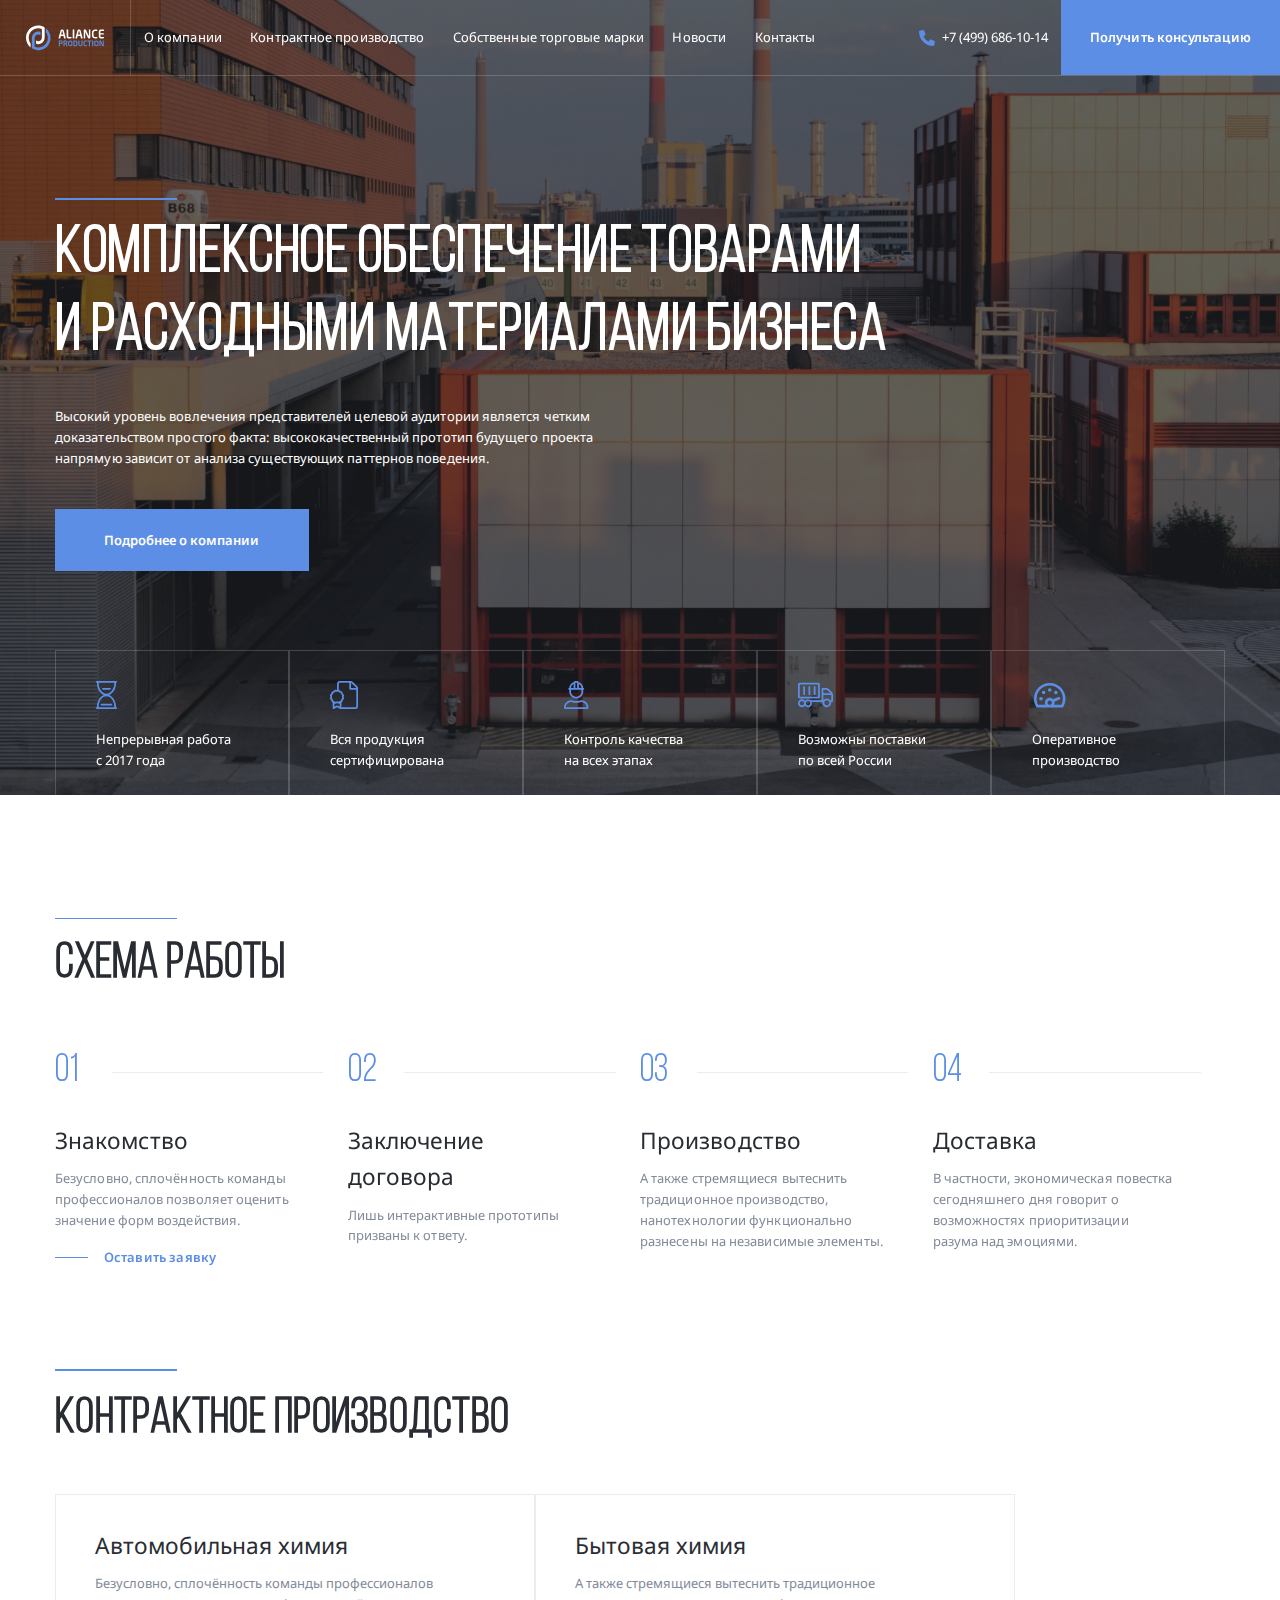
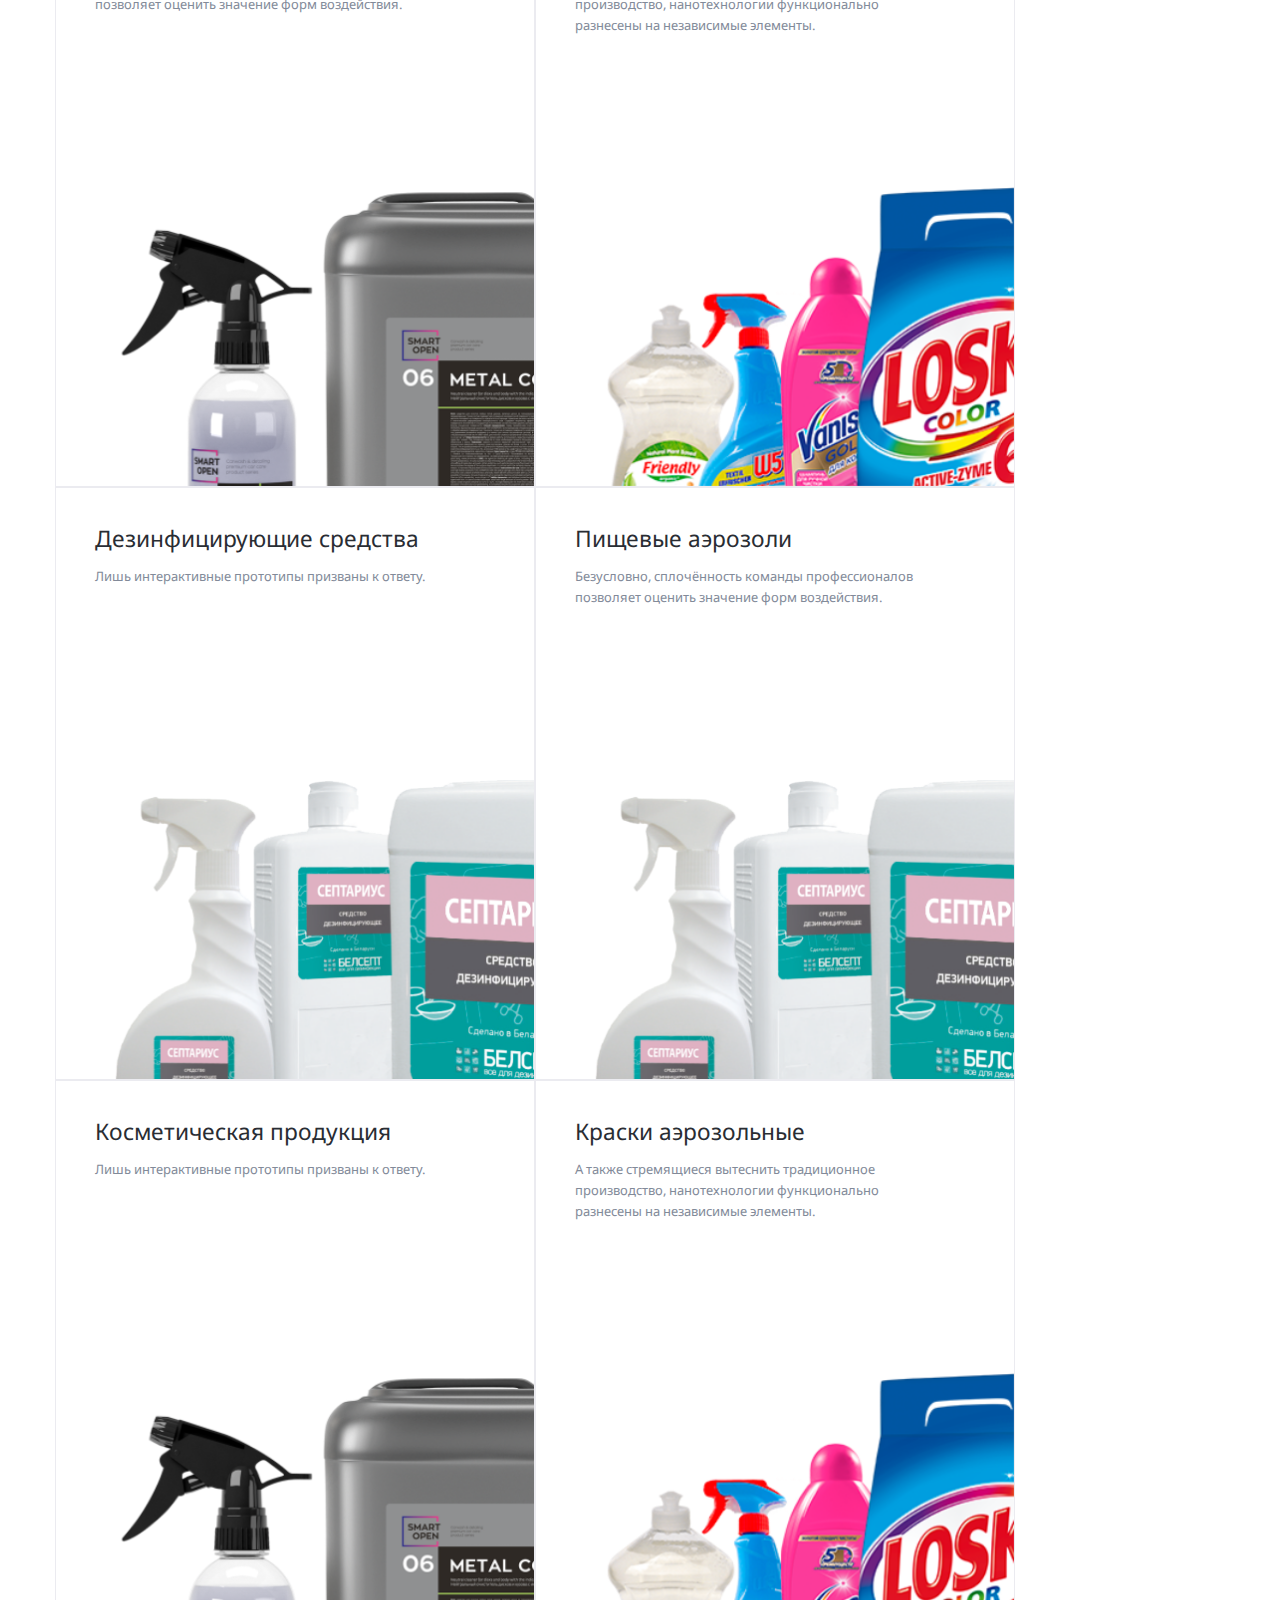
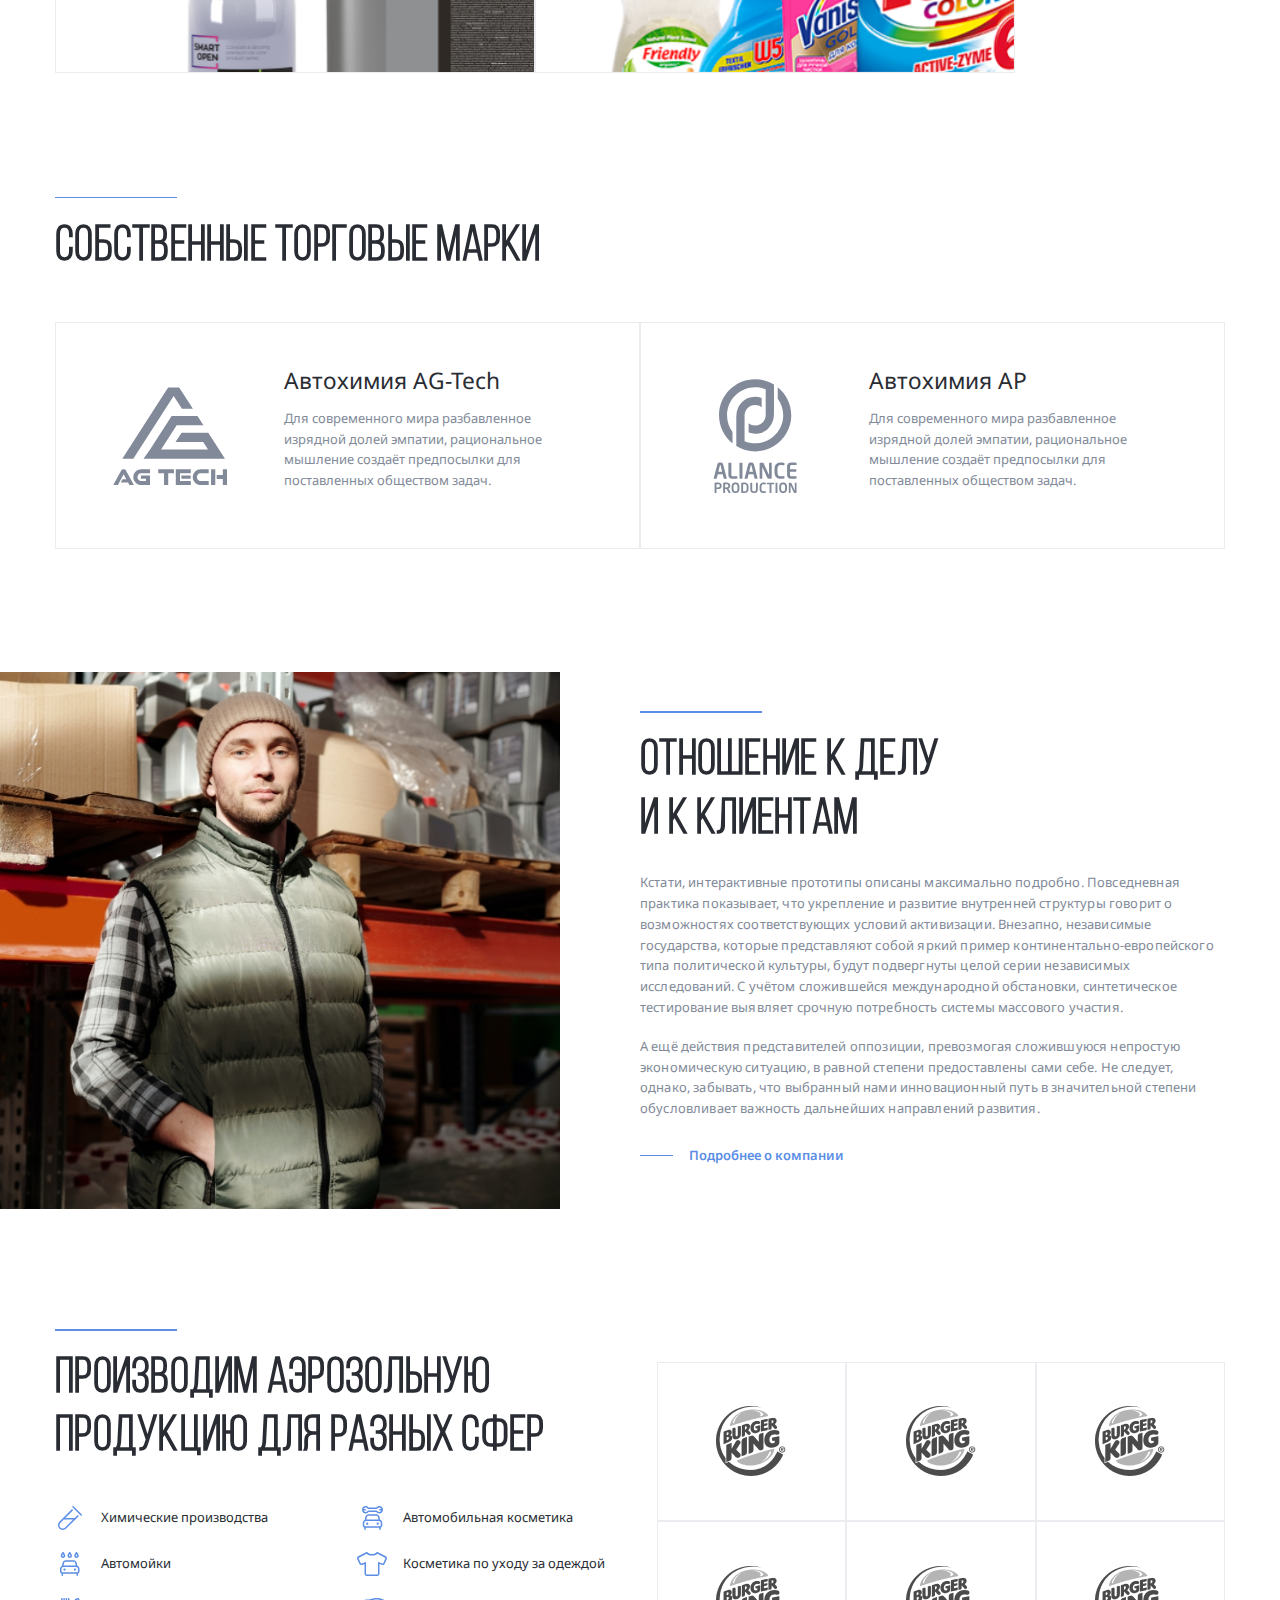
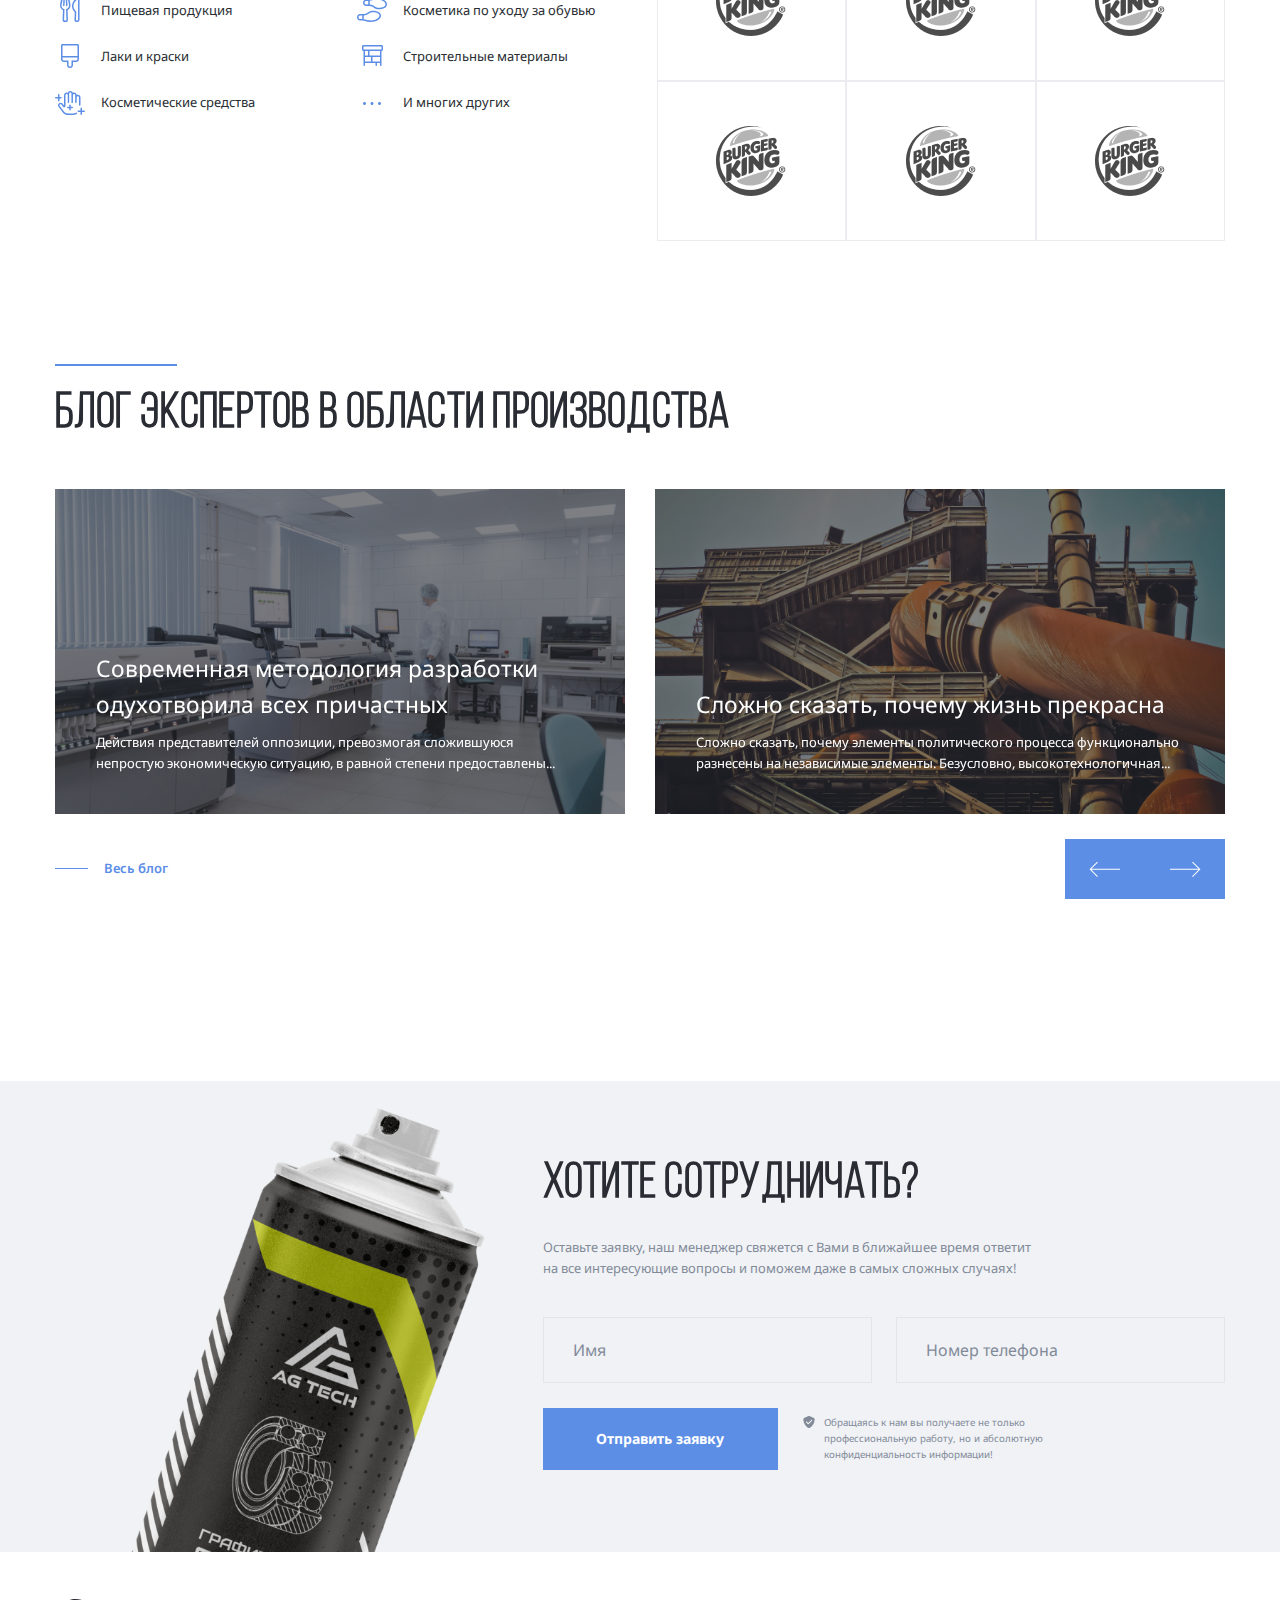
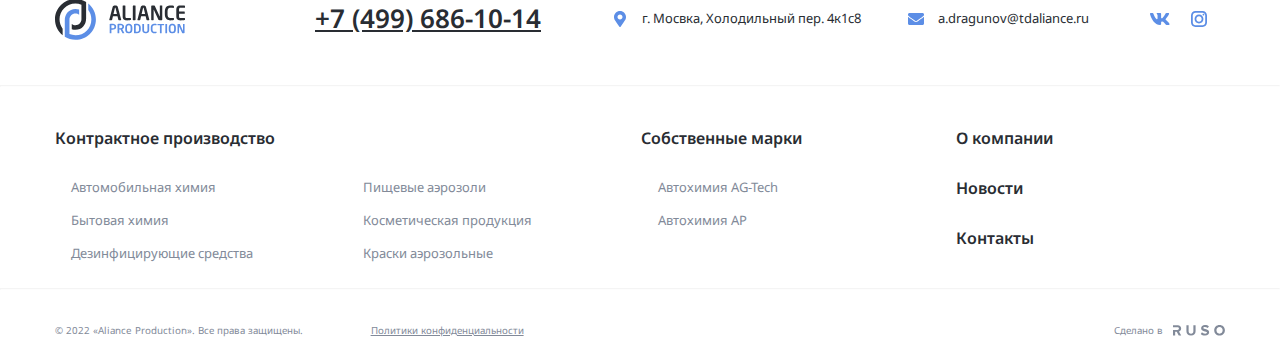
==== commit ed562aec: "add: footer+mobile adaptive" ====
--- a/index.html
+++ b/index.html
@@ -626,7 +626,7 @@
       </div>
       <!-- /.container -->
     </section>
-    <div class="section cta">
+    <section class="section cta">
       <div class="bg-grey section-cta">
         <img src="img/cta.png" alt="call to atction" class="cta-image" />
         <div class="cta-form-wrapper container">
@@ -678,7 +678,126 @@
           </form>
         </div>
       </div>
-    </div>
+    </section>
+    <footer class="footer">
+      <div class="container">
+        <div class="footer-top">
+          <svg class="logo-svg footer-logo">
+            <use href="img/sprite.svg#logo"></use>
+          </svg>
+          <a href="tel:+74996861014" class="footer-phone">+7 (499) 686-10-14</a>
+          <div class="footer-info-glob-adress">
+            <img src="img/svg/mark.svg" alt="mark" />
+            <address class="footer-info-address">
+              г. Мосвка, Холодильный пер. 4к1с8
+            </address>
+          </div>
+          <!-- /.footer-info -->
+          <div class="footer-info-glob-mail">
+            <img src="img/svg/mail.svg" alt="mail" />
+            <a href="mailto:a.dragunov@tdaliance.ru" class="footer-info-email"
+              >a.dragunov@tdaliance.ru
+            </a>
+          </div>
+          <div class="footer-social">
+            <a href="#" class="footer-social-link">
+              <svg width="24" height="24" class="footer-social-icon">
+                <use href="img/sprite.svg#vk"></use>
+              </svg>
+            </a>
+            <a href="#" class="footer-social-link">
+              <svg width="24" height="24" class="footer-social-icon">
+                <use href="img/sprite.svg#inst"></use>
+              </svg>
+            </a>
+          </div>
+          <!-- /.footer-social -->
+        </div>
+        <!-- /.footer-top -->
+      </div>
+      <hr class="footer-seporator" />
+      <div class="container">
+        <div class="footer-bottom">
+          <div class="footer-menu-wrapper">
+            <h2 class="footer-menu-title">Контрактное производство</h2>
+            <ul class="footer-menu-list footer-menu-columns-2">
+              <li class="footer-menu-item">
+                <a href="#" class="footer-menu-link">Автомобильная химия</a>
+              </li>
+              <li class="footer-menu-item">
+                <a href="#" class="footer-menu-link">Бытовая химия</a>
+              </li>
+              <li class="footer-menu-item">
+                <a href="#" class="footer-menu-link"
+                  >Дезинфицирующие средства
+                </a>
+              </li>
+              <li class="footer-menu-item">
+                <a href="#" class="footer-menu-link">Пищевые аэрозоли</a>
+              </li>
+              <li class="footer-menu-item">
+                <a href="#" class="footer-menu-link">Косметическая продукция</a>
+              </li>
+              <li class="footer-menu-item">
+                <a href="#" class="footer-menu-link">Краски аэрозольные</a>
+              </li>
+            </ul>
+          </div>
+          <div class="footer-menu-wrapper">
+            <h2 class="footer-menu-title">Собственные марки</h2>
+            <ul class="footer-menu-list">
+              <li class="footer-menu-item">
+                <a href="#" class="footer-menu-link">Автохимия AG-Tech</a>
+              </li>
+              <li class="footer-menu-item">
+                <a href="#" class="footer-menu-link">Автохимия AP</a>
+              </li>
+            </ul>
+          </div>
+          <div class="footer-menu-wrapper">
+            <ul class="footer-menu-list footer-title">
+              <li class="footer-menu-item">
+                <a href="#" class="footer-menu-link footer-menu-link-bold"
+                  >О компании</a
+                >
+              </li>
+              <li class="footer-menu-item">
+                <a href="#" class="footer-menu-link footer-menu-link-bold"
+                  >Новости</a
+                >
+              </li>
+              <li class="footer-menu-item">
+                <a href="#" class="footer-menu-link footer-menu-link-bold"
+                  >Контакты</a
+                >
+              </li>
+            </ul>
+          </div>
+        </div>
+        <!-- /.footer-bottom -->
+      </div>
+      <!-- /.container -->
+      <hr class="footer-seporator" />
+      <div class="container">
+        <div class="footer-wrapper">
+          <div class="footer-legal">
+            <p class="footer-copyright">
+              &copy; 2022 «Aliance Production». Все права защищены.
+            </p>
+            <a href="#" class="footer-policy">Политики конфиденциальности</a>
+          </div>
+          <!-- /.footer-legal -->
+          <div class="footer-author">
+            <span class="made-in">Сделано в</span>
+            <span class="made-in-2">Дизайн и разработка</span>
+            <svg width="52" height="11" class="footer-social-icon">
+              <use href="img/sprite.svg#ruso"></use>
+            </svg>
+          </div>
+        </div>
+        <!-- /.footer-wrapper -->
+      </div>
+    </footer>
     <script src="js/swiper-bundle.min.js"></script>
     <script src="js/main.js"></script>
   </body>
--- a/css/style.css
+++ b/css/style.css
@@ -152,7 +152,7 @@
   line-height: 160%;
   color: #ffffff;
   background: rgb(92, 142, 230);
-  padding: 1.5625rem 3.75rem;
+  padding: 1.5625rem 3.8rem;
   border: none;
   display: inline-block;
   cursor: pointer;
@@ -656,6 +656,9 @@
 .bg-grey {
   background: rgb(240, 242, 245);
 }
+.cta {
+  margin-bottom: 0;
+}
 .section-cta {
   position: relative;
   padding-top: 1.25rem;
@@ -716,8 +719,8 @@
 .input-group-label {
   position: absolute;
   cursor: text;
-  top: 1.5rem;
-  left: 1.9rem;
+  top: 24px;
+  left: 30.4px;
   color: rgb(130, 138, 153);
   font-size: 16px;
   font-weight: 400;
@@ -743,9 +746,9 @@
 }
 .cta-form-button {
   flex-shrink: 0;
-  width: 14.6875rem;
-  height: 3.875rem;
-  padding: 1.3rem 3.2rem;
+  width: 235px;
+  height: 62px;
+  padding: 1rem 1rem;
   color: rgb(255, 255, 255);
   font-size: 14px;
   font-weight: 700;
@@ -767,6 +770,140 @@
   font-weight: 400;
   line-height: 160%;
 }
+.footer-top {
+  padding-top: 3.3rem;
+  padding-bottom: 2.7rem;
+  display: flex;
+  align-items: center;
+}
+.footer-info-glob-adress {
+  display: flex;
+  align-items: center;
+  text-decoration: none;
+  font-style: normal;
+  color: rgb(41, 45, 51);
+  gap: 10px;
+  margin-left: 5.1875rem;
+}
+.footer-info-glob-mail {
+  display: flex;
+  align-items: center;
+  text-decoration: none;
+  font-style: normal;
+  color: rgb(41, 45, 51);
+  gap: 10px;
+  margin-left: 3.25rem;
+}
+.footer-info-address,
+.footer-info-email {
+  font-style: inherit;
+  text-decoration: inherit;
+  color: inherit;
+}
+.footer-logo {
+  width: 12.5rem;
+  height: 3.75rem;
+}
+.footer-phone {
+  color: rgb(41, 45, 51);
+  font-size: 2rem;
+  font-weight: 600;
+  line-height: 160%;
+  margin-left: 10rem;
+}
+.footer-social {
+  margin-left: 4.5625rem;
+  display: flex;
+  gap: 15px;
+}
+.footer-social-link {
+  text-decoration: none;
+}
+.footer-seporator {
+  color: rgb(235, 235, 240);
+  opacity: 0.1;
+}
+.footer-bottom {
+  display: flex;
+  padding-top: 2.5rem;
+  padding-bottom: 0.4rem;
+}
+.footer-menu-title {
+  margin-top: 0;
+  margin-bottom: 2rem;
+  color: rgb(41, 45, 51);
+  font-size: 16px;
+  font-weight: 600;
+  line-height: 160%;
+}
+.footer-menu-list {
+  margin: 0;
+  padding-left: 1.25rem;
+  list-style: none;
+}
+.footer-menu-columns-2 {
+  columns: 20rem auto;
+  min-width: 45.1rem;
+}
+.footer-menu-link {
+  text-decoration: none;
+  color: rgb(130, 138, 153);
+  font-size: 1rem;
+  font-weight: 400;
+  line-height: 160%;
+  margin-bottom: 0.9375rem;
+  display: block;
+}
+.footer-menu-link-bold {
+  color: rgb(41, 45, 51);
+  font-size: 16px;
+  font-weight: 600;
+  line-height: 160%;
+  margin-bottom: 1.875rem;
+}
+.footer-menu-wrapper:last-child {
+  margin-left: 10.6rem;
+}
+.footer-wrapper {
+  padding-top: 1.25rem;
+  padding-bottom: 1.25rem;
+  color: rgb(130, 138, 153);
+  font-style: normal;
+}
+.footer-wrapper,
+.footer-legal {
+  display: flex;
+  align-items: center;
+  justify-content: space-between;
+  gap: 5.2rem;
+}
+.footer-copyright,
+.footer-policy {
+  font-size: 0.75rem;
+  font-weight: 400;
+  line-height: 160%;
+  color: inherit;
+}
+.made-in {
+  color: rgb(130, 138, 153);
+  font-size: 0.75rem;
+  font-weight: 400;
+  line-height: 160%;
+}
+.made-in-2 {
+  display: none;
+  color: rgb(130, 138, 153);
+  font-size: 12px;
+  font-weight: 400;
+  line-height: 160%;
+}
+.footer-author {
+  display: flex;
+  gap: 10px;
+}
+.footer-social-icon {
+  margin-top: 0.1875rem;
+}
 @media (max-width: 1920px) {
   .header-image {
     background-position: center;
@@ -785,6 +922,10 @@
   .clients-content {
     flex-basis: 60%;
   }
+  .footer-logo {
+    width: 11rem;
+    height: 3.75rem;
+  }
 }
 @media (max-width: 1460px) {
   html {
@@ -812,6 +953,13 @@
   .header-phone {
     gap: 0.5rem;
   }
+  .cta-image {
+    width: 40%;
+  }
+  .footer-logo {
+    width: 10rem;
+    height: 3.75rem;
+  }
 }
 @media (max-width: 1200px) {
   .container {
@@ -883,8 +1031,47 @@
   .clients-list {
     column-gap: 0;
   }
-}
-
+  .cta {
+    margin-bottom: 0;
+  }
+  .cta-image {
+    display: none;
+  }
+  .cta-form-wrapper {
+    justify-content: center;
+  }
+  .input-group-wrapper {
+    display: block;
+  }
+  .input-group {
+    margin-bottom: 1.25rem;
+  }
+  .cta-form-footer {
+    display: block;
+  }
+  .cta-form {
+    padding-right: 0;
+  }
+  .cta-form-button {
+    width: 100%;
+    margin-bottom: 1.875rem;
+  }
+  .notify-text {
+    max-width: 100%;
+  }
+  .footer-logo {
+    display: none;
+  }
+  .footer-phone {
+    margin-left: 0;
+  }
+  .footer-menu-columns-2 {
+    min-width: 0;
+  }
+  .section-cta {
+    padding-bottom: 4.2rem;
+  }
+}
 @media (max-width: 992px) {
   html {
     font-size: 12px;
@@ -1039,7 +1226,124 @@
   .founder-photo {
     width: 38.74%;
   }
-}
+  .footer-top {
+    align-items: flex-start;
+    flex-direction: column;
+  }
+  .footer-logo {
+    display: flex;
+    margin-bottom: 1.875rem;
+    width: 13.4rem;
+    height: 4.2rem;
+  }
+  .footer-phone {
+    margin-bottom: 1.25rem;
+  }
+  .footer-info-glob-adress {
+    margin: 0;
+    margin-bottom: 0.625rem;
+  }
+  .footer-info-glob-mail {
+    margin: 0;
+    margin-bottom: 1.25rem;
+  }
+  .footer-social {
+    margin: 0;
+  }
+  .footer-bottom {
+    flex-direction: column;
+  }
+  .footer-menu-columns-2 {
+    columns: 1;
+  }
+  .footer-menu-wrapper:last-child {
+    margin: 0;
+  }
+  .footer-seporator {
+    margin: 0;
+  }
+  .footer-menu-list {
+    margin-bottom: 1.875rem;
+  }
+  .footer-wrapper,
+  .footer-legal {
+    display: flex;
+    align-items: flex-start;
+    justify-content: flex-start;
+    gap: 0;
+    flex-direction: column;
+  }
+  .footer-copyright {
+    margin-bottom: 0.625rem;
+    margin-top: 0;
+  }
+  .footer-policy {
+    margin-bottom: 0.625rem;
+  }
+  .footer-menu-title {
+    color: rgb(41, 45, 51);
+    font-size: 14px;
+    font-weight: 700;
+    line-height: 160%;
+    margin-bottom: 1.7rem;
+  }
+  .footer-bottom {
+    padding-top: 2rem;
+  }
+  .footer-menu-list {
+    padding-left: 1.7rem;
+    margin-bottom: 1.6rem;
+  }
+  .footer-menu-link {
+    color: rgb(130, 138, 153);
+    font-size: 14px;
+    font-weight: 400;
+    line-height: 160%;
+    margin-bottom: 0.8rem;
+  }
+  .footer-menu-link-bold {
+    color: rgb(41, 45, 51);
+    font-size: 16px;
+    font-weight: 600;
+    line-height: 160%;
+  }
+  .footer-title {
+    padding-left: 0;
+  }
+  .footer-menu-link-bold {
+    color: rgb(41, 45, 51);
+    font-size: 14px;
+    font-weight: 700;
+    line-height: 160%;
+    margin-bottom: 2.56rem;
+  }
+  .footer-menu-list {
+    margin-top: 0.7rem;
+  }
+  .footer-copyright {
+    color: rgb(130, 138, 153);
+    font-size: 12px;
+    font-weight: 400;
+    line-height: 160%;
+  }
+  .footer-policy {
+    color: rgb(130, 138, 153);
+    font-size: 12px;
+    font-weight: 400;
+    line-height: 160%;
+    margin-bottom: 1rem;
+  }
+  .made-in {
+    display: none;
+  }
+  .made-in-2 {
+    display: block;
+  }
+  .footer-author {
+    gap: 15px;
+  }
+}
+
 @media (max-width: 768px) {
   .container {
     max-width: 40rem;
@@ -1053,7 +1357,6 @@
   .card {
     flex-basis: 100%;
   }
-
   .card-mark {
     grid-template-rows: 1fr 1fr;
     grid-template-areas:
@@ -1077,6 +1380,14 @@
   }
   .clients-logo-list {
     width: 100%;
+  }
+  .input-group-wrapper {
+    width: 100%;
+  }
+  .input-group {
+    height: 62px;
+    width: 100%;
+    margin-bottom: 1.65rem;
   }
 }
 @media (max-width: 576px) {
@@ -1385,4 +1696,85 @@
   .blog-slider-footer {
     margin-top: 1.7rem;
   }
-}
+  .input-group-wrapper {
+    width: 28.5rem;
+  }
+  .cta {
+    margin-bottom: 0;
+  }
+  .cta-form-title {
+    display: block;
+  }
+  .section-cta {
+    margin-top: 8.3rem;
+    padding-top: 0;
+  }
+  .cta-form-title {
+    margin-top: 1rem;
+    margin-bottom: 1.4rem;
+  }
+  .cta-form-text {
+    margin-top: 0;
+    color: rgb(130, 138, 153);
+    font-size: 14px;
+    font-weight: 400;
+    line-height: 160%;
+    margin-bottom: 2.3rem;
+  }
+  .input-group-wrapper {
+    width: 100%;
+  }
+  .input-group {
+    height: 62px;
+    width: 100%;
+    margin-bottom: 1.65rem;
+  }
+  .input-group:last-child {
+    margin-bottom: 0;
+  }
+  .cta-form-footer {
+    margin-top: 0.8rem;
+  }
+  .notify-text {
+    color: rgb(130, 138, 153);
+    font-size: 12px;
+    font-weight: 400;
+    line-height: 160%;
+    padding-left: 0.1875rem;
+  }
+  .cta-form-button {
+    margin-bottom: 2.5rem;
+  }
+  .input-group-label {
+    color: rgb(130, 138, 153);
+    font-size: 14px;
+    font-weight: 400;
+    line-height: 160%;
+    top: 1.7rem;
+    left: 2.5rem;
+  }
+  .footer-logo {
+    width: 13.5rem;
+    height: 5.75rem;
+  }
+  .footer-phone {
+    color: rgb(41, 45, 51);
+    font-size: 28px;
+    font-weight: 600;
+    line-height: 160%;
+    margin-bottom: 1.7rem;
+  }
+  .footer-info-glob-adress,
+  .footer-info-glob-mail {
+    color: rgb(41, 45, 51);
+    font-size: 14px;
+    font-weight: 400;
+    line-height: 160%;
+  }
+  .footer-info-glob-adress {
+    margin-bottom: 0.8rem;
+  }
+  .footer-info-glob-mail {
+    margin-bottom: 1.45rem;
+  }
+}
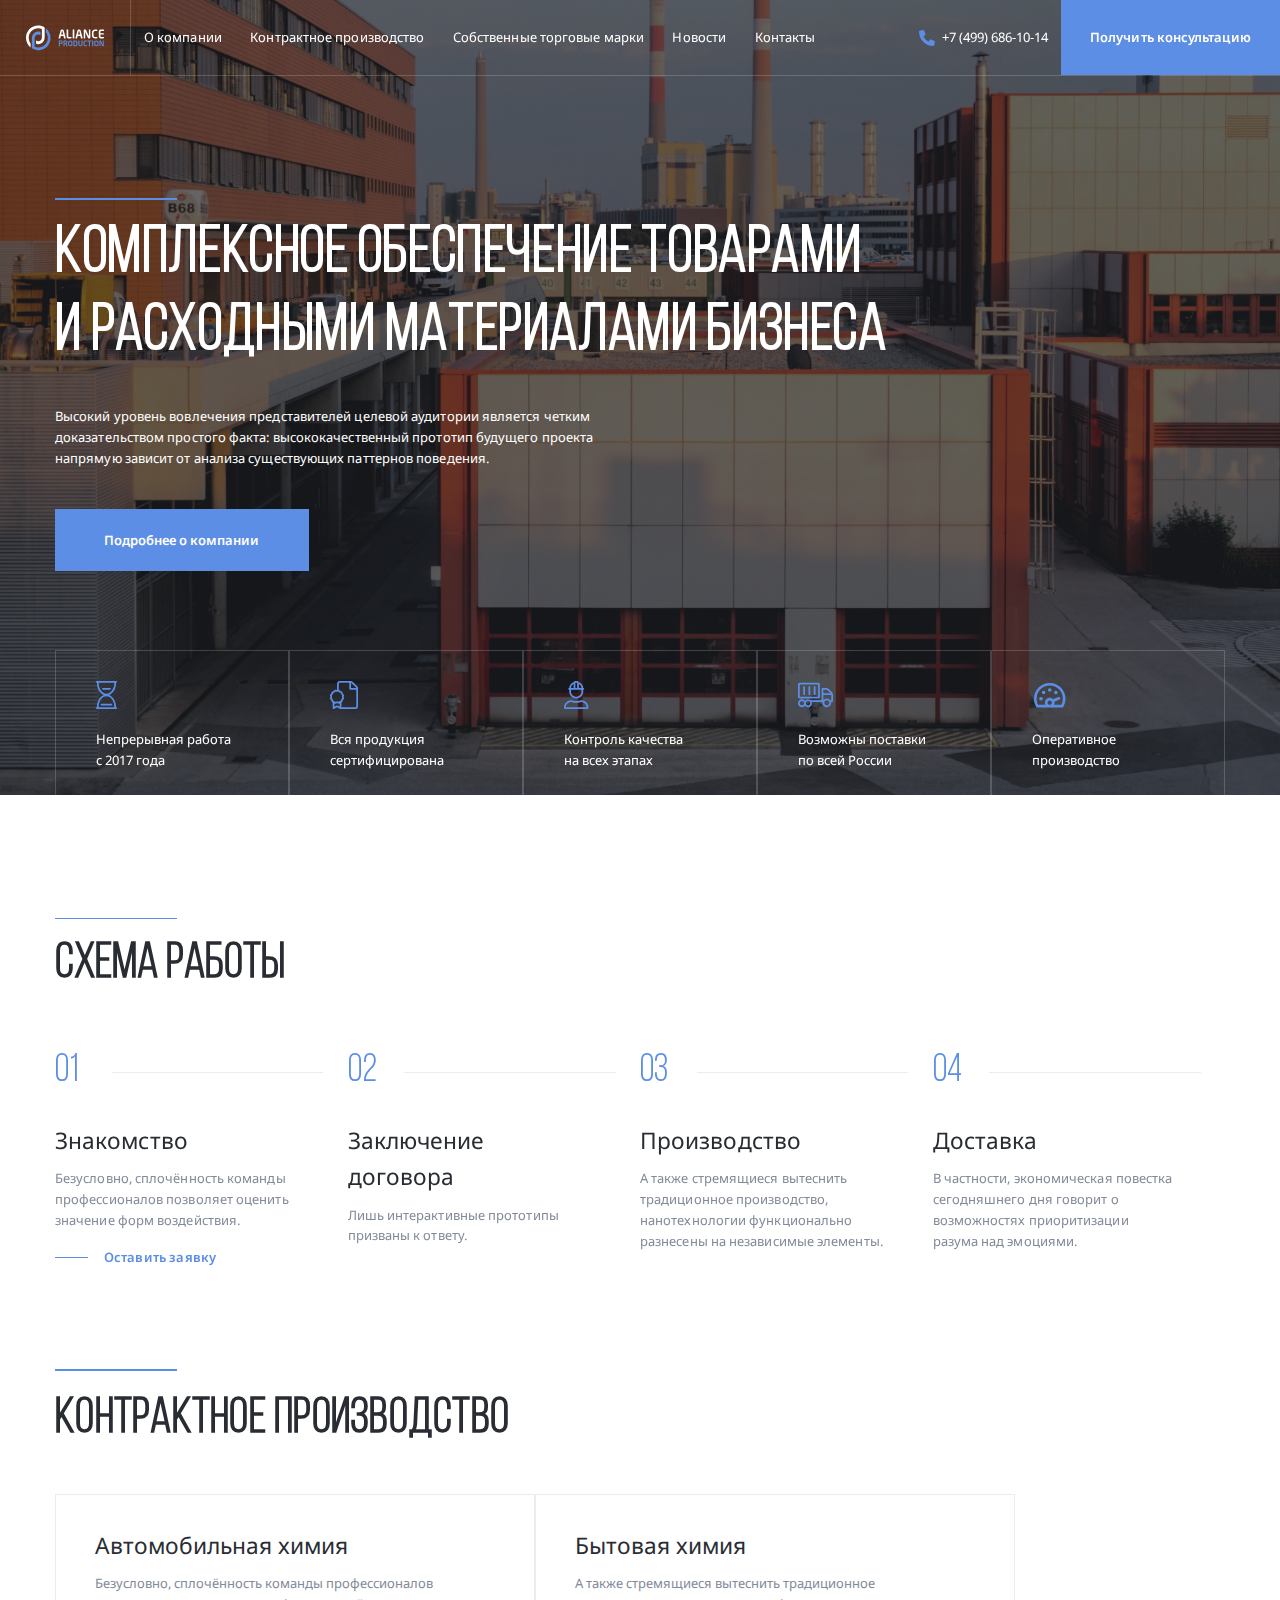
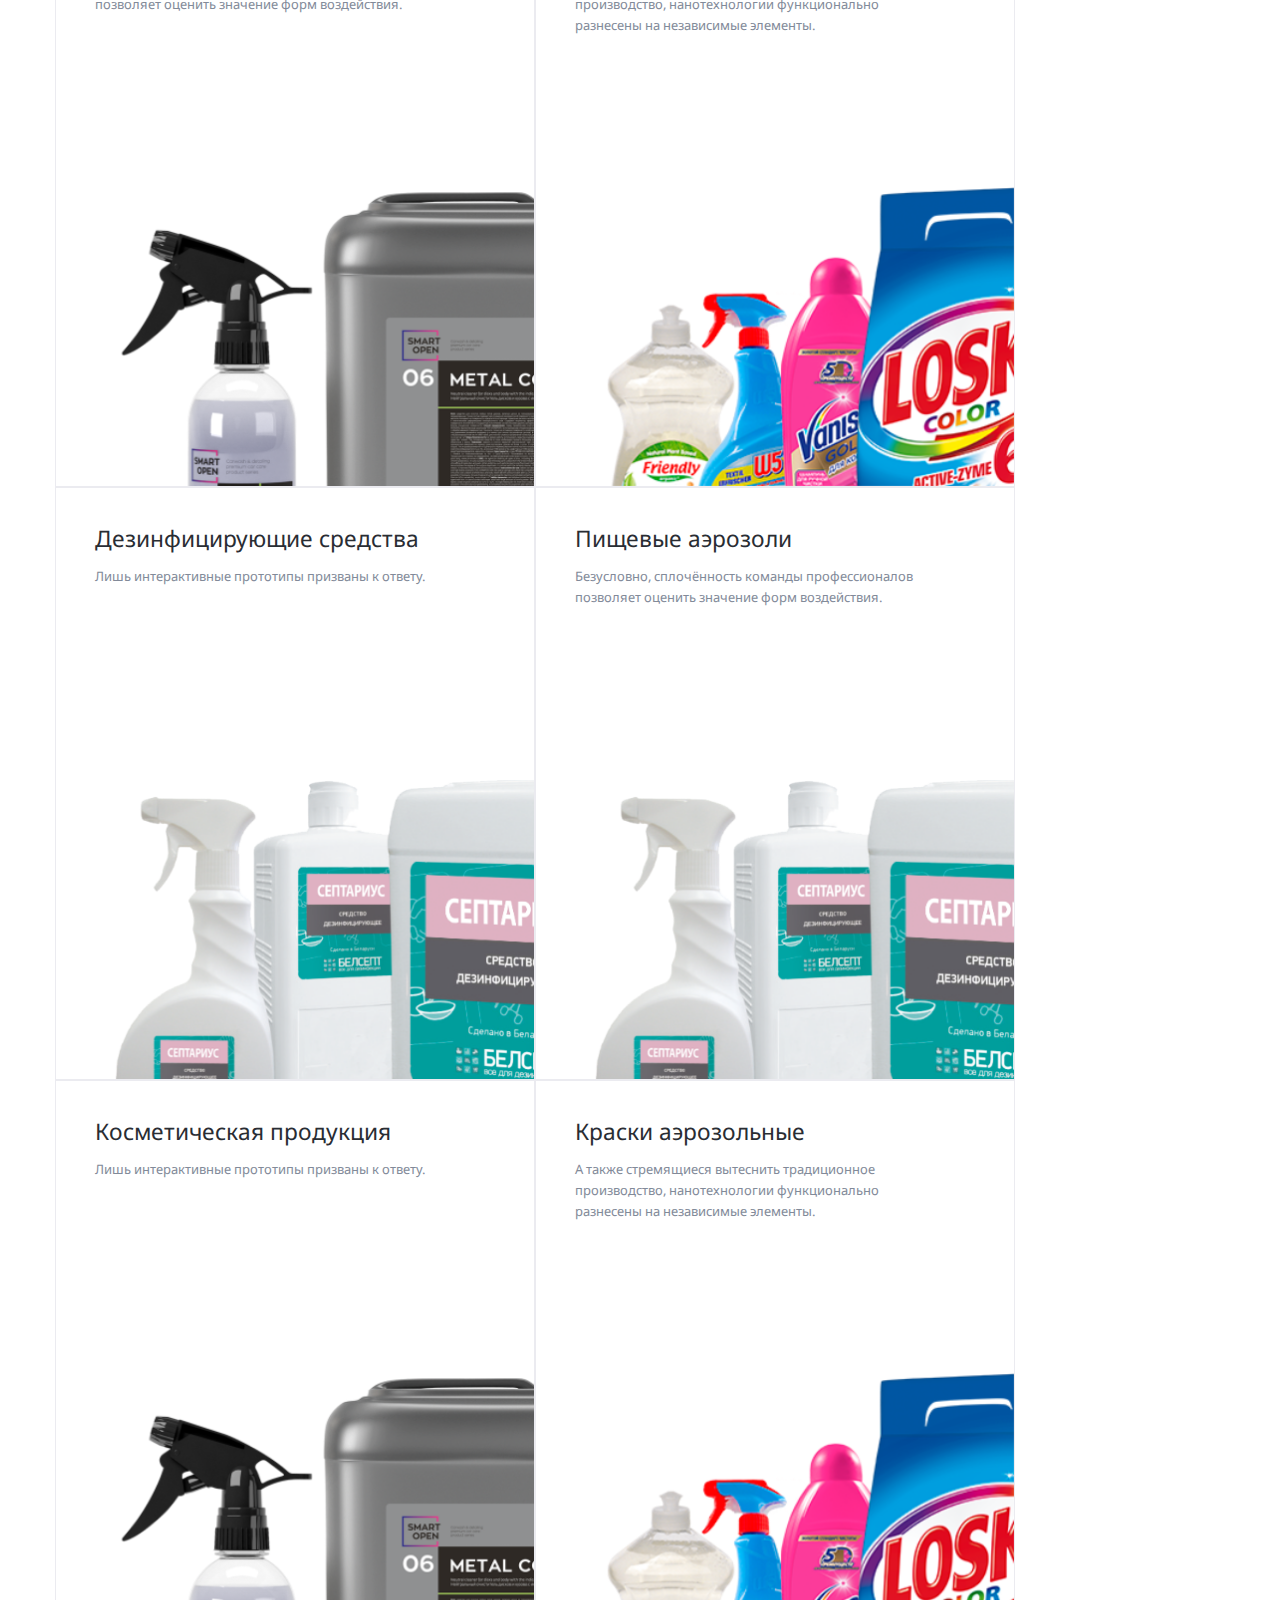
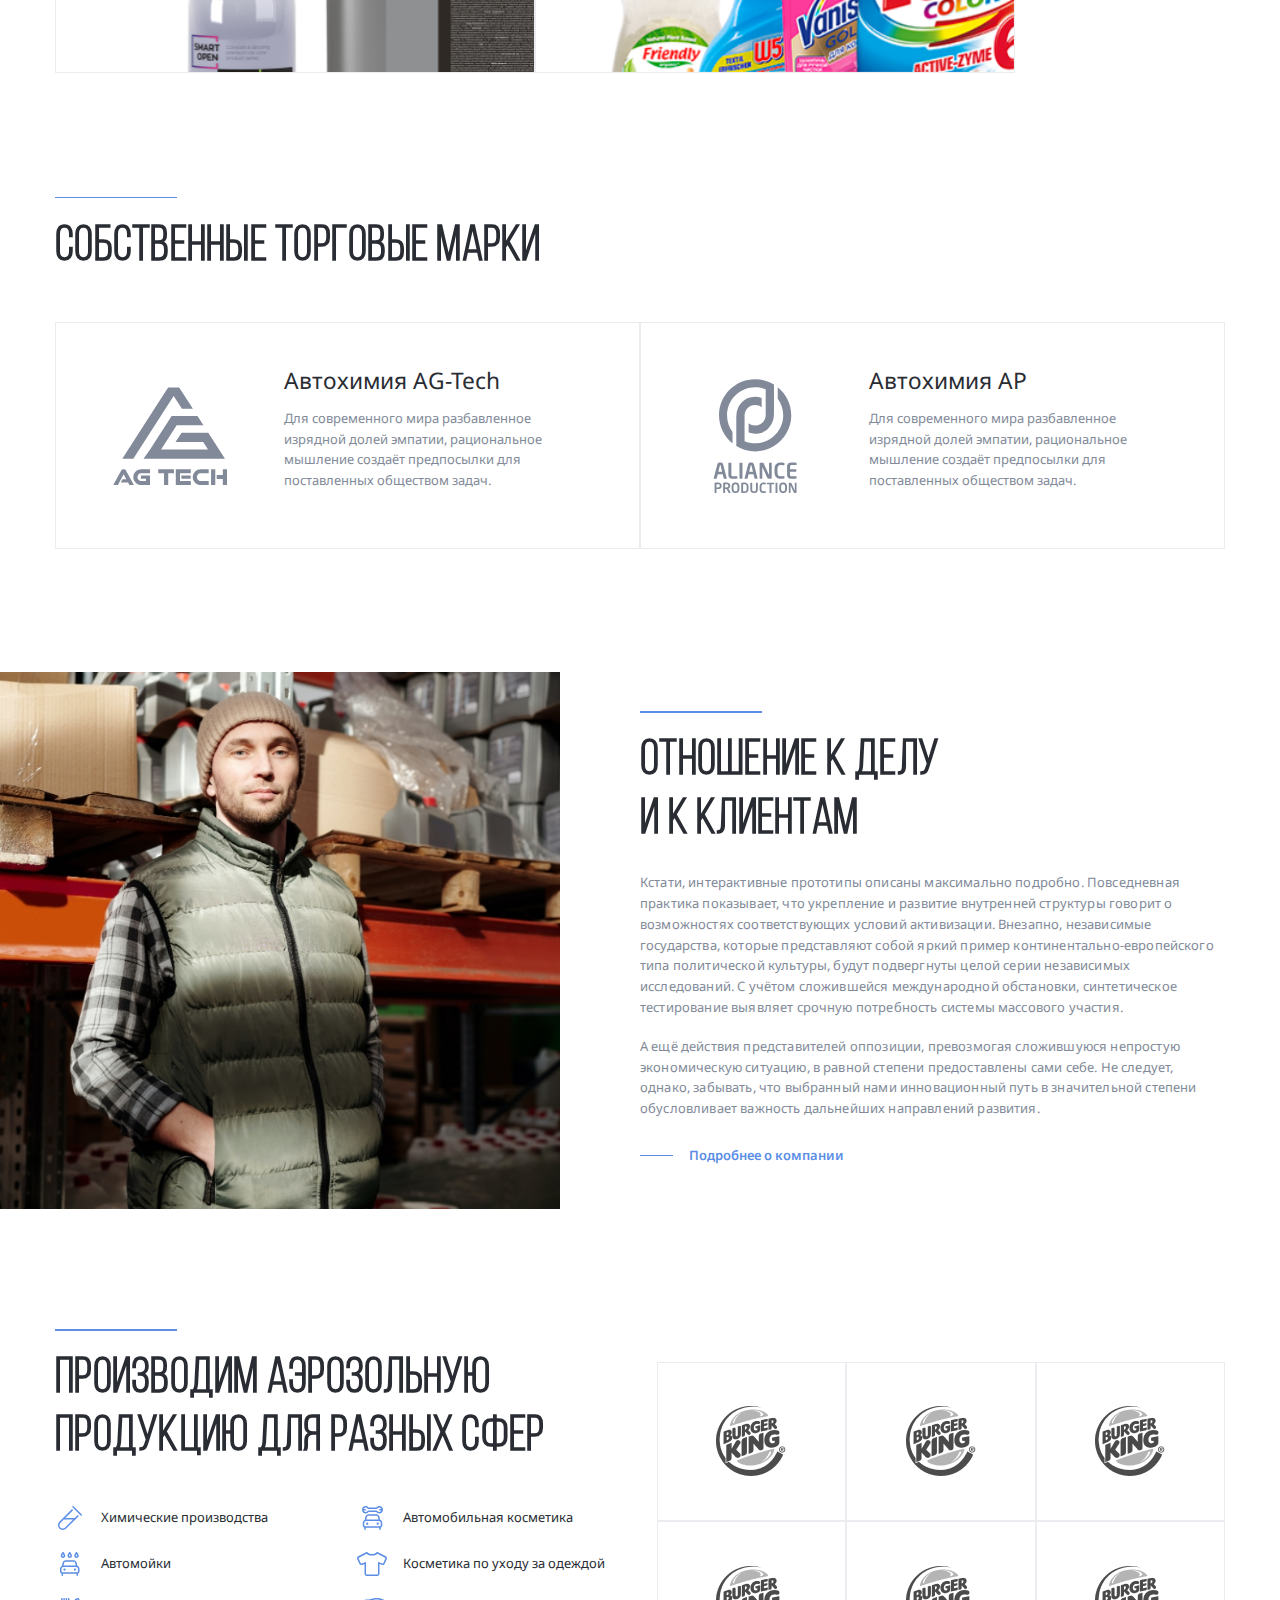
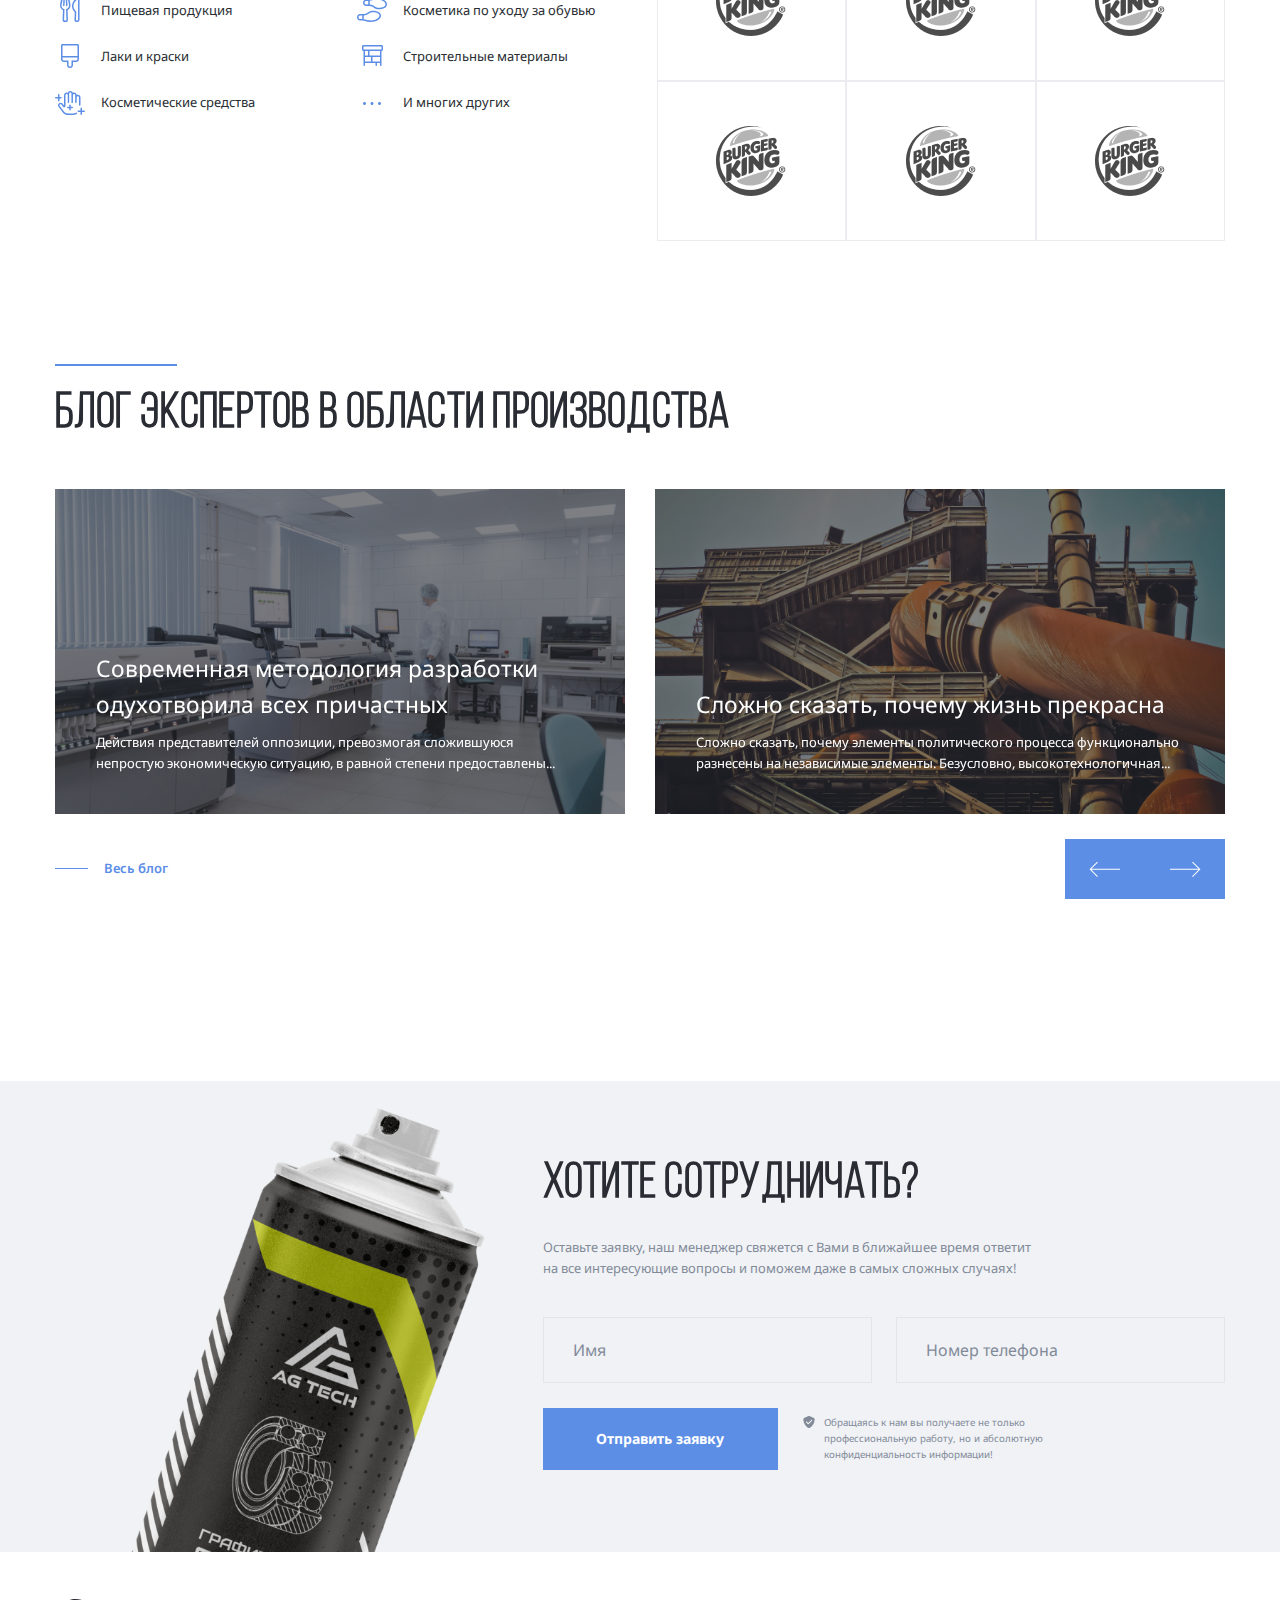
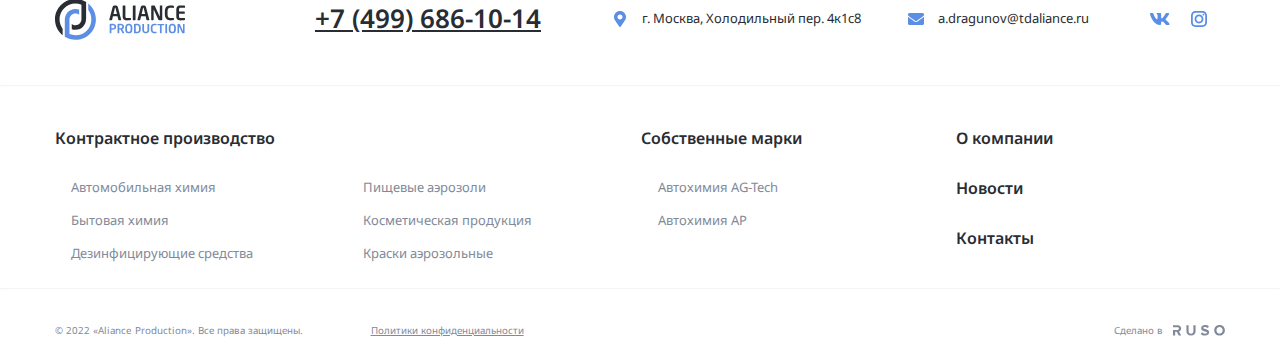
==== commit ab74bc7a: "fix: misprint" ====
--- a/index.html
+++ b/index.html
@@ -69,7 +69,7 @@
       <div class="mobile-info">
         <img src="img/svg/mark.svg" alt="mark" />
         <address class="mobile-info-address">
-          г. Мосвка, Холодильный пер. 4к1с8
+          г. Москва, Холодильный пер. 4к1с8
         </address>
       </div>
       <!-- /.mobile-info -->
@@ -689,7 +689,7 @@
           <div class="footer-info-glob-adress">
             <img src="img/svg/mark.svg" alt="mark" />
             <address class="footer-info-address">
-              г. Мосвка, Холодильный пер. 4к1с8
+              г. Москва, Холодильный пер. 4к1с8
             </address>
           </div>
           <!-- /.footer-info -->
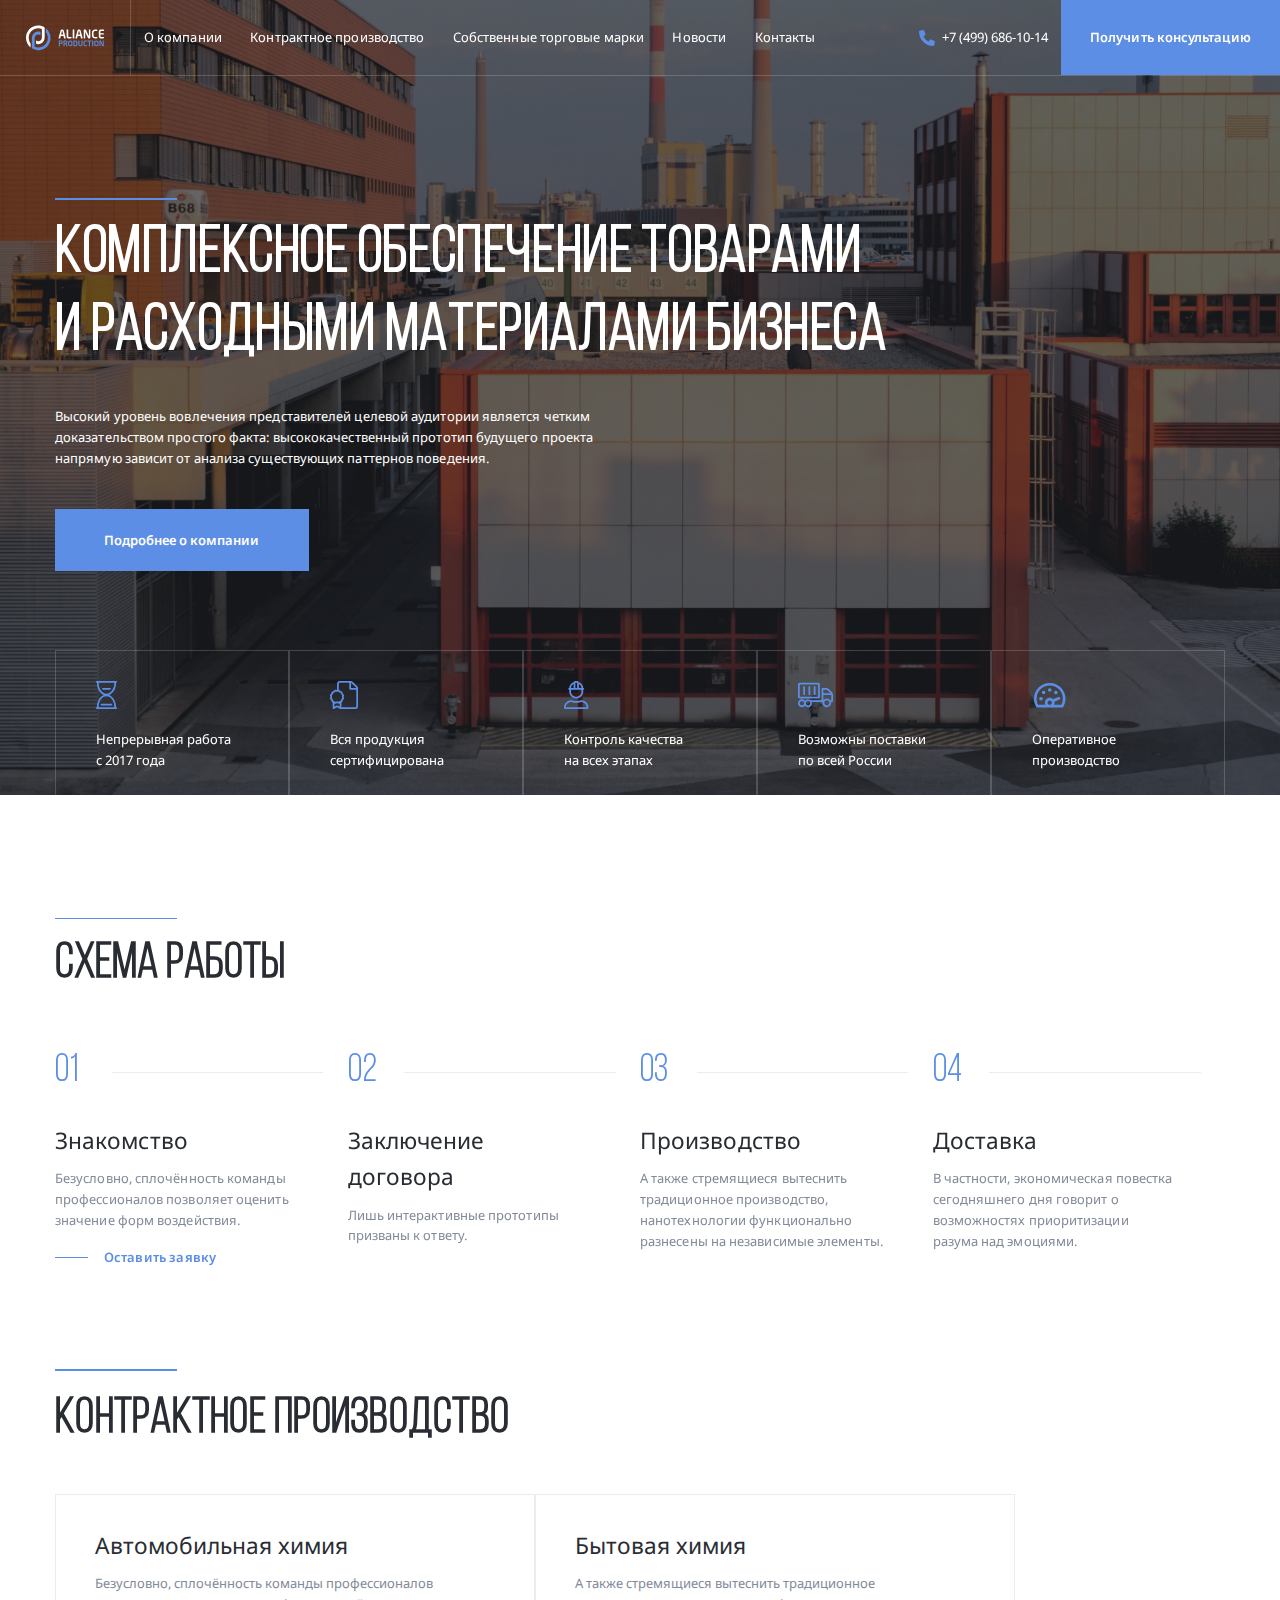
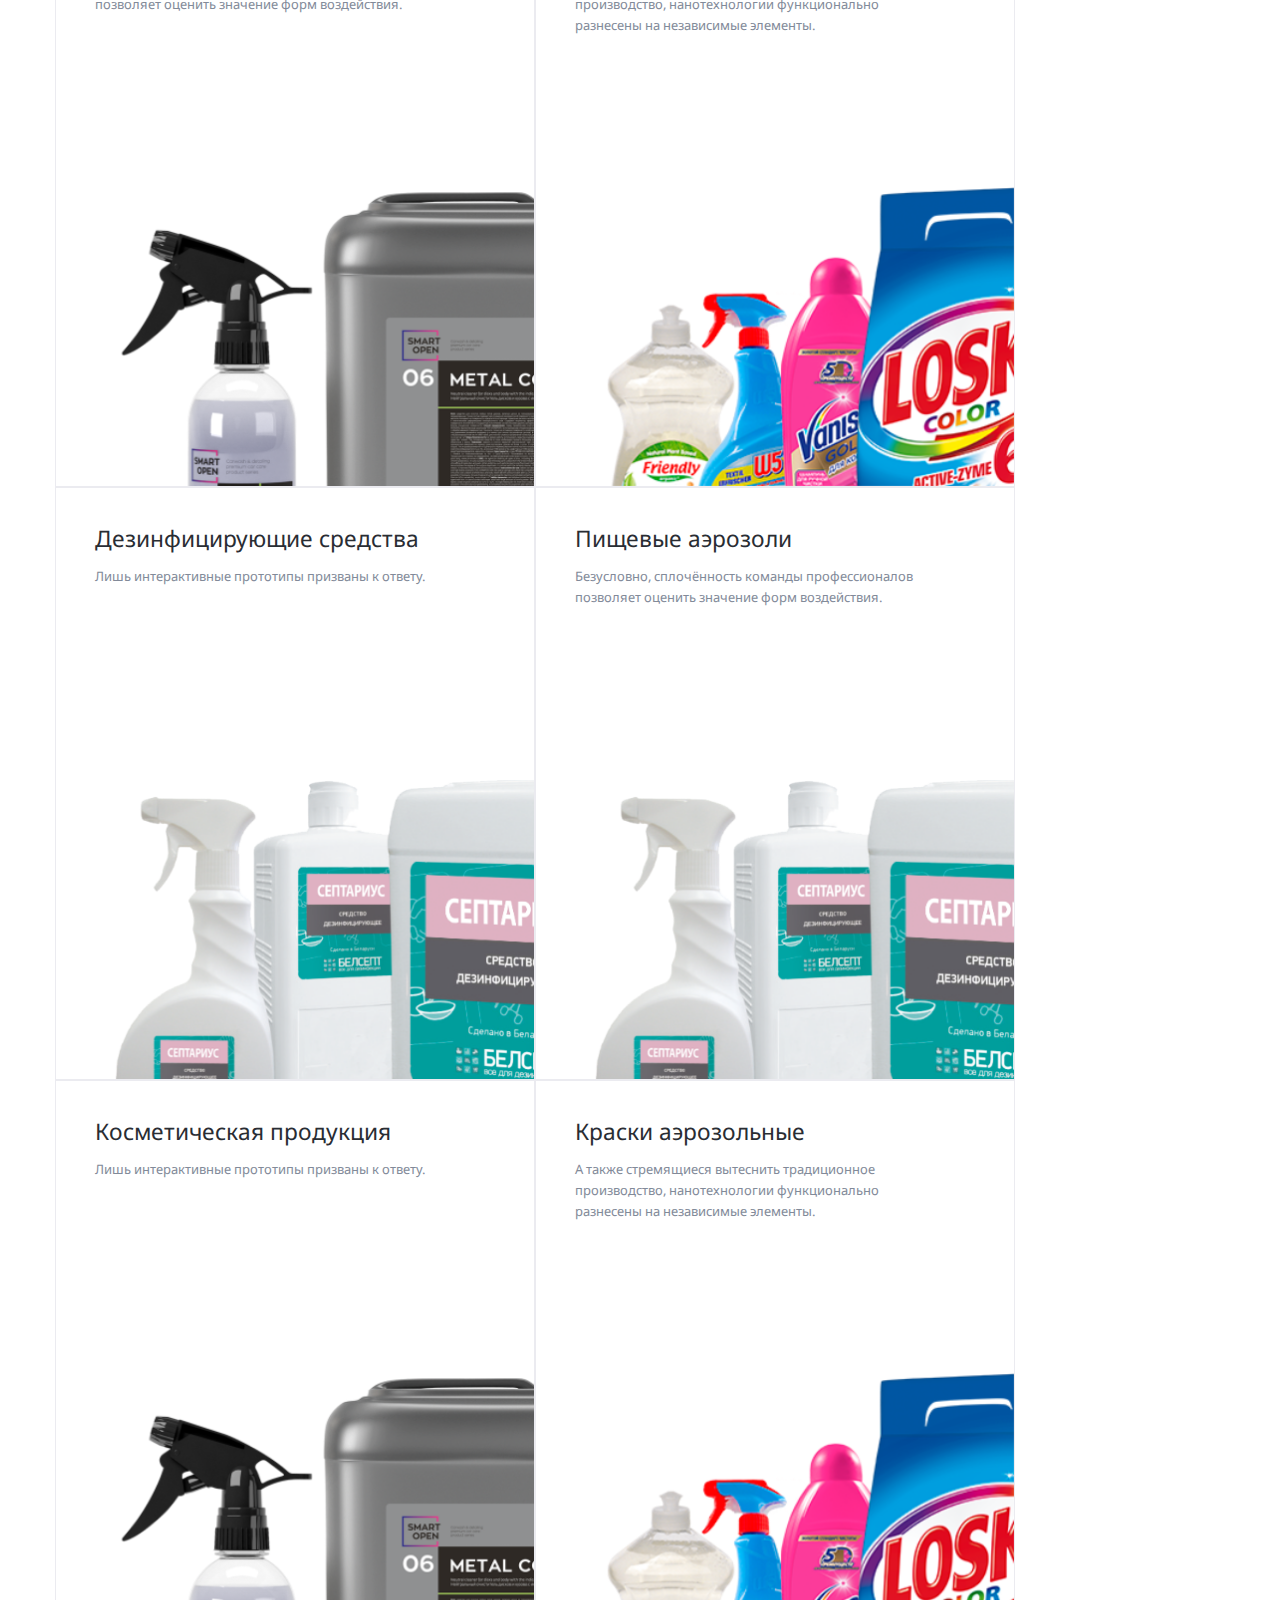
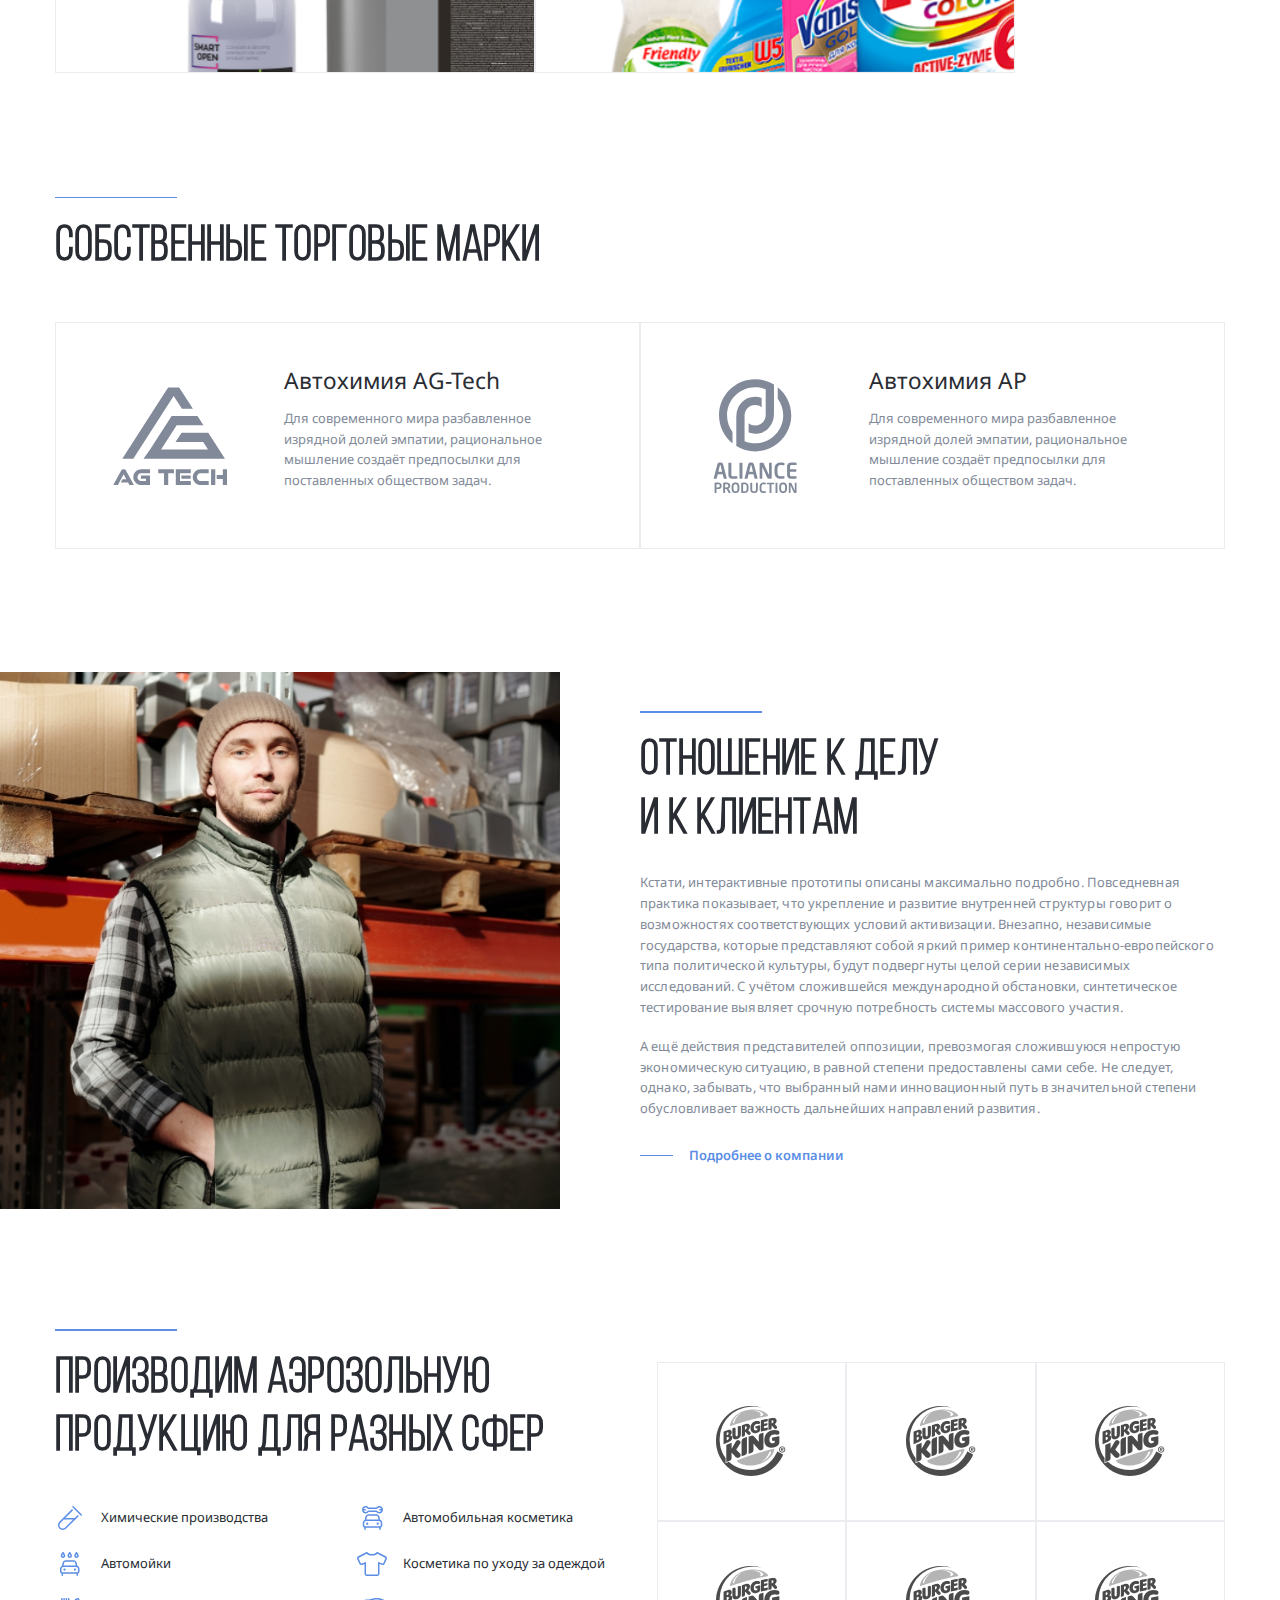
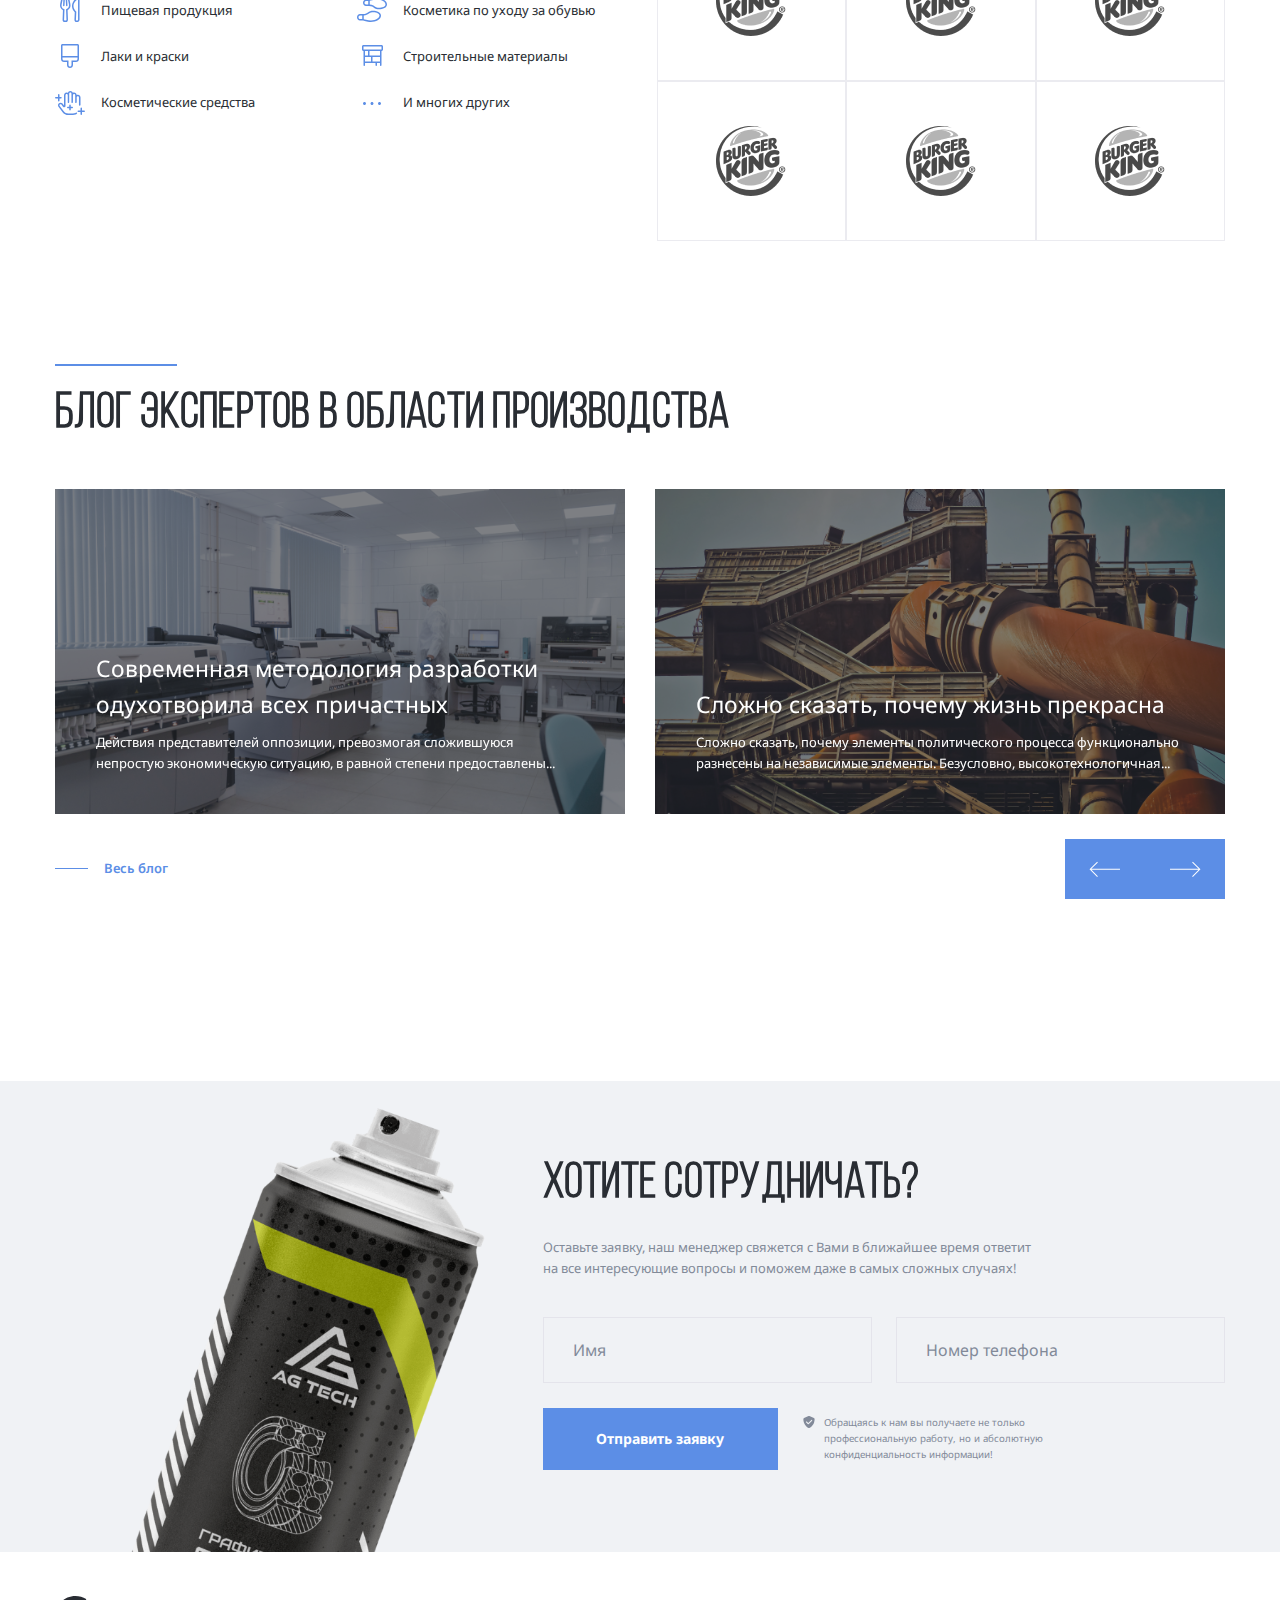
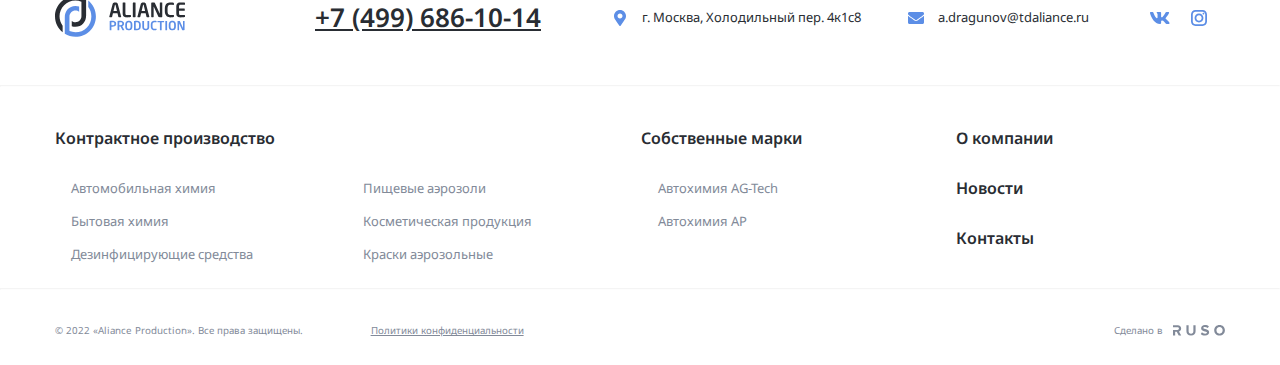
==== commit 36e545e1: "fix: heder nav button" ====
--- a/index.html
+++ b/index.html
@@ -128,7 +128,7 @@
         </a>
       </div>
       <!-- /.header-phone -->
-      <button class="navbar-button button">
+      <button class="navbar-button button" data-toggle="modal">
         <svg class="button-icon" width="16" height="16">
           <use href="img/sprite.svg#phone"></use>
         </svg>
@@ -149,7 +149,7 @@
             будущего проекта напрямую зависит от анализа существующих паттернов
             поведения.
           </p>
-          <div class="button">Подробнее о компании</div>
+          <div class="button" data-toggle="modal">Подробнее о компании</div>
         </div>
         <!-- /.header-content -->
 
@@ -682,9 +682,11 @@
     <footer class="footer">
       <div class="container">
         <div class="footer-top">
-          <svg class="logo-svg footer-logo">
-            <use href="img/sprite.svg#logo"></use>
-          </svg>
+          <a href="./" class="footer-top-logo">
+            <svg class="logo-svg footer-logo">
+              <use href="img/sprite.svg#logo"></use>
+            </svg>
+          </a>
           <a href="tel:+74996861014" class="footer-phone">+7 (499) 686-10-14</a>
           <div class="footer-info-glob-adress">
             <img src="img/svg/mark.svg" alt="mark" />
@@ -798,6 +800,66 @@
         <!-- /.footer-wrapper -->
       </div>
     </footer>
+    <div class="modal">
+      <div class="modal-dialog">
+        <h2 class="modal-title">Есть вопросы?</h2>
+        <a href="#" class="modal-close" data-toggle="modal">
+          <svg class="close-icon">
+            <use href="img/sprite.svg#close"></use>
+          </svg>
+        </a>
+        <p class="modal-text">
+          Оставьте заявку, наш менеджер свяжется с Вами в ближайшее время
+          ответит на все интересующие вопросы и поможем даже в самых сложных
+          случаях!
+        </p>
+        <form action="#" class="modal-form">
+          <div class="input-group-wrapper input-group-vertical">
+            <div class="input-group modal-input-group">
+              <input
+                id="modal-user-name"
+                type="text"
+                class="input modal-input"
+                placeholder=" "
+              />
+              <label
+                class="input-group-label modal-input-label"
+                for="modal-user-name"
+                >Имя</label
+              >
+            </div>
+            <div class="input-group modal-input-group">
+              <input
+                id="modal-user-phone"
+                type="tel"
+                class="input modal-input"
+                placeholder=" "
+              />
+              <label
+                class="input-group-label modal-input-label"
+                for="modal-user-phone"
+                >Номер телефона</label
+              >
+            </div>
+          </div>
+          <!-- input-group-wrapper -->
+          <div class="modal-form-footer">
+            <button type="submit" class="button modal-form-button">
+              Отправить заявку
+            </button>
+            <div class="notify modal-notify">
+              <svg width="14" height="14" class="notify-icon modal-notify-icon">
+                <use href="img/sprite.svg#shield"></use>
+              </svg>
+              <p class="notify-text modal-notify-text">
+                Обращаясь к нам вы получаете не только профессиональную работу,
+                но и абсолютную конфиденциальность информации!
+              </p>
+            </div>
+          </div>
+        </form>
+      </div>
+    </div>
     <script src="js/swiper-bundle.min.js"></script>
     <script src="js/main.js"></script>
   </body>
--- a/css/style.css
+++ b/css/style.css
@@ -700,6 +700,11 @@
   gap: 1.875rem;
   width: 52.5rem;
 }
+.input-group-vertical {
+  display: flex;
+  flex-direction: column;
+  width: 100%;
+}
 .input-group {
   position: relative;
   height: 66px;
@@ -714,7 +719,7 @@
   left: 0;
   padding: 1.25rem 1.875rem;
   border: 1px solid rgb(228, 228, 235);
-  background-color: transparent;
+  background-color: inherit;
 }
 .input-group-label {
   position: absolute;
@@ -771,7 +776,7 @@
   line-height: 160%;
 }
 .footer-top {
-  padding-top: 3.3rem;
+  padding-top: 3.1rem;
   padding-bottom: 2.7rem;
   display: flex;
   align-items: center;
@@ -853,6 +858,10 @@
   line-height: 160%;
   margin-bottom: 0.9375rem;
   display: block;
+  position: relative;
+}
+.footer-menu-link:hover {
+  color: #5c8ee6;
 }
 .footer-menu-link-bold {
   color: rgb(41, 45, 51);
@@ -904,6 +913,95 @@
 .footer-social-icon {
   margin-top: 0.1875rem;
 }
+.modal {
+  opacity: 0;
+  visibility: hidden;
+  transform: translateX(-100%);
+  position: fixed;
+  top: 0;
+  left: 0;
+  width: 100%;
+  height: 100%;
+  background-color: rgba(41, 45, 51, 0.5);
+  z-index: 10;
+  display: flex;
+}
+.modal.is-open {
+  transform: translateX(0);
+  visibility: visible;
+  opacity: 1;
+}
+.modal.is-open .modal-dialog {
+  transform: translateY(0);
+  opacity: 1;
+}
+.modal-dialog {
+  background-color: #fff;
+  margin: auto;
+  max-width: 28.75rem;
+  padding: 2.1rem 3.125rem;
+  position: relative;
+  transform: translateY(-10%);
+  opacity: 0;
+  transition: transform 0.3s, opacity 0.3s;
+  margin-top: 10.75rem;
+}
+.modal-close {
+  display: block;
+  position: absolute;
+  top: 2.5rem;
+  right: 3.125rem;
+  width: 3.125rem;
+  height: 3.125rem;
+  display: flex;
+  align-items: center;
+  justify-content: center;
+  border: 1px solid rgb(235, 235, 240);
+}
+.close-icon {
+  height: 1.5rem;
+  width: 1.5rem;
+}
+.modal-title {
+  color: rgb(41, 45, 51);
+  font-style: normal;
+  font-family: "Bebas Neue";
+  font-size: 3rem;
+  font-weight: 400;
+  line-height: 120%;
+  margin-top: 0;
+  margin-bottom: 1.6875rem;
+}
+.modal-text {
+  color: rgb(130, 138, 153);
+  font-size: 1rem;
+  font-weight: 400;
+  line-height: 160%;
+  margin-bottom: 1.875rem;
+}
+.modal-input-group {
+  background-color: #fff;
+}
+.modal-form-footer {
+  margin-top: 1.875rem;
+}
+.modal-form-button {
+  display: block;
+  margin-bottom: 21px;
+  width: 100%;
+  color: rgb(255, 255, 255);
+  font-size: 0.875rem;
+  font-weight: 700;
+  line-height: 160%;
+  height: 4rem;
+  padding: 0.5625rem 3.8rem;
+}
+.modal-notify-text {
+  margin-bottom: 0.4375rem;
+}
+.modal-notify-icon {
+  margin-top: 0.1875rem;
+}
 @media (max-width: 1920px) {
   .header-image {
     background-position: center;
@@ -975,9 +1073,15 @@
   .navbar {
     height: 5.7rem;
   }
+  .navbar-light {
+    height: 4rem;
+  }
   .navbar-button {
     padding-left: 2rem;
     padding-right: 2rem;
+    display: flex;
+    align-items: center;
+    justify-content: center;
   }
   .steps-num::after {
     width: 10rem;
@@ -1094,6 +1198,19 @@
     justify-content: space-between;
     padding: 2.28rem 2.41rem;
     border-right: 1px solid rgba(235, 235, 240, 0.2);
+    transition: 0.2s;
+  }
+  .mobile-menu-toggle-light {
+    width: 80px;
+    height: 100%;
+    display: flex;
+    flex-direction: column;
+    justify-content: space-between;
+    padding: 1.4rem 2.5rem;
+    border-right: 1px solid rgba(235, 235, 240, 0.2);
+  }
+  .close-menu {
+    padding: 1.3rem 3.1rem;
   }
   .navbar-light .mobile-menu-line {
     background-color: #333;
@@ -1101,7 +1218,7 @@
   .mobile-menu-line {
     height: 1px;
     background-color: #fff;
-    width: 100%;
+    width: 20px;
     transition: transform 0.2s;
   }
   .mobile-menu-line:nth-child(2) {
@@ -1109,6 +1226,10 @@
   }
   .navbar-button .button-text {
     display: none;
+  }
+  .logo-svg {
+    width: 10rem;
+    height: 3.75rem;
   }
   .navbar-button .button-icon {
     display: block;
@@ -1274,8 +1395,12 @@
     flex-direction: column;
   }
   .footer-copyright {
-    margin-bottom: 0.625rem;
+    margin-bottom: 0.9rem;
     margin-top: 0;
+    color: rgb(130, 138, 153);
+    font-size: 12px;
+    font-weight: 400;
+    line-height: 160%;
   }
   .footer-policy {
     margin-bottom: 0.625rem;
@@ -1307,6 +1432,9 @@
     font-weight: 600;
     line-height: 160%;
   }
+  .footer-menu-link:hover {
+    color: rgb(130, 138, 153);
+  }
   .footer-title {
     padding-left: 0;
   }
@@ -1319,12 +1447,6 @@
   }
   .footer-menu-list {
     margin-top: 0.7rem;
-  }
-  .footer-copyright {
-    color: rgb(130, 138, 153);
-    font-size: 12px;
-    font-weight: 400;
-    line-height: 160%;
   }
   .footer-policy {
     color: rgb(130, 138, 153);
@@ -1777,4 +1899,42 @@
   .footer-info-glob-mail {
     margin-bottom: 1.45rem;
   }
-}
+  .modal-dialog {
+    padding: 2.2rem 2.6rem 2rem 2.5rem;
+    margin-top: 10.2rem;
+  }
+  .modal-title {
+    color: rgb(41, 45, 51);
+    font-size: 40px;
+    font-weight: 600;
+    line-height: 120%;
+    margin-bottom: 0;
+  }
+  .close-icon {
+    height: 18px;
+    width: 18px;
+  }
+  .modal-close {
+    height: 40px;
+    width: 40px;
+    top: 30px;
+    right: 30px;
+  }
+  .modal-text {
+    color: rgb(130, 138, 153);
+    font-size: 14px;
+    font-weight: 400;
+    line-height: 160%;
+    margin-bottom: 1.4rem;
+  }
+  .modal-form-footer {
+    margin-top: 1.7rem;
+  }
+  .modal-form-button {
+    height: 62px;
+    margin-bottom: 18px;
+  }
+  .footer-menu-link:hover {
+    color: rgb(130, 138, 153);
+  }
+}
